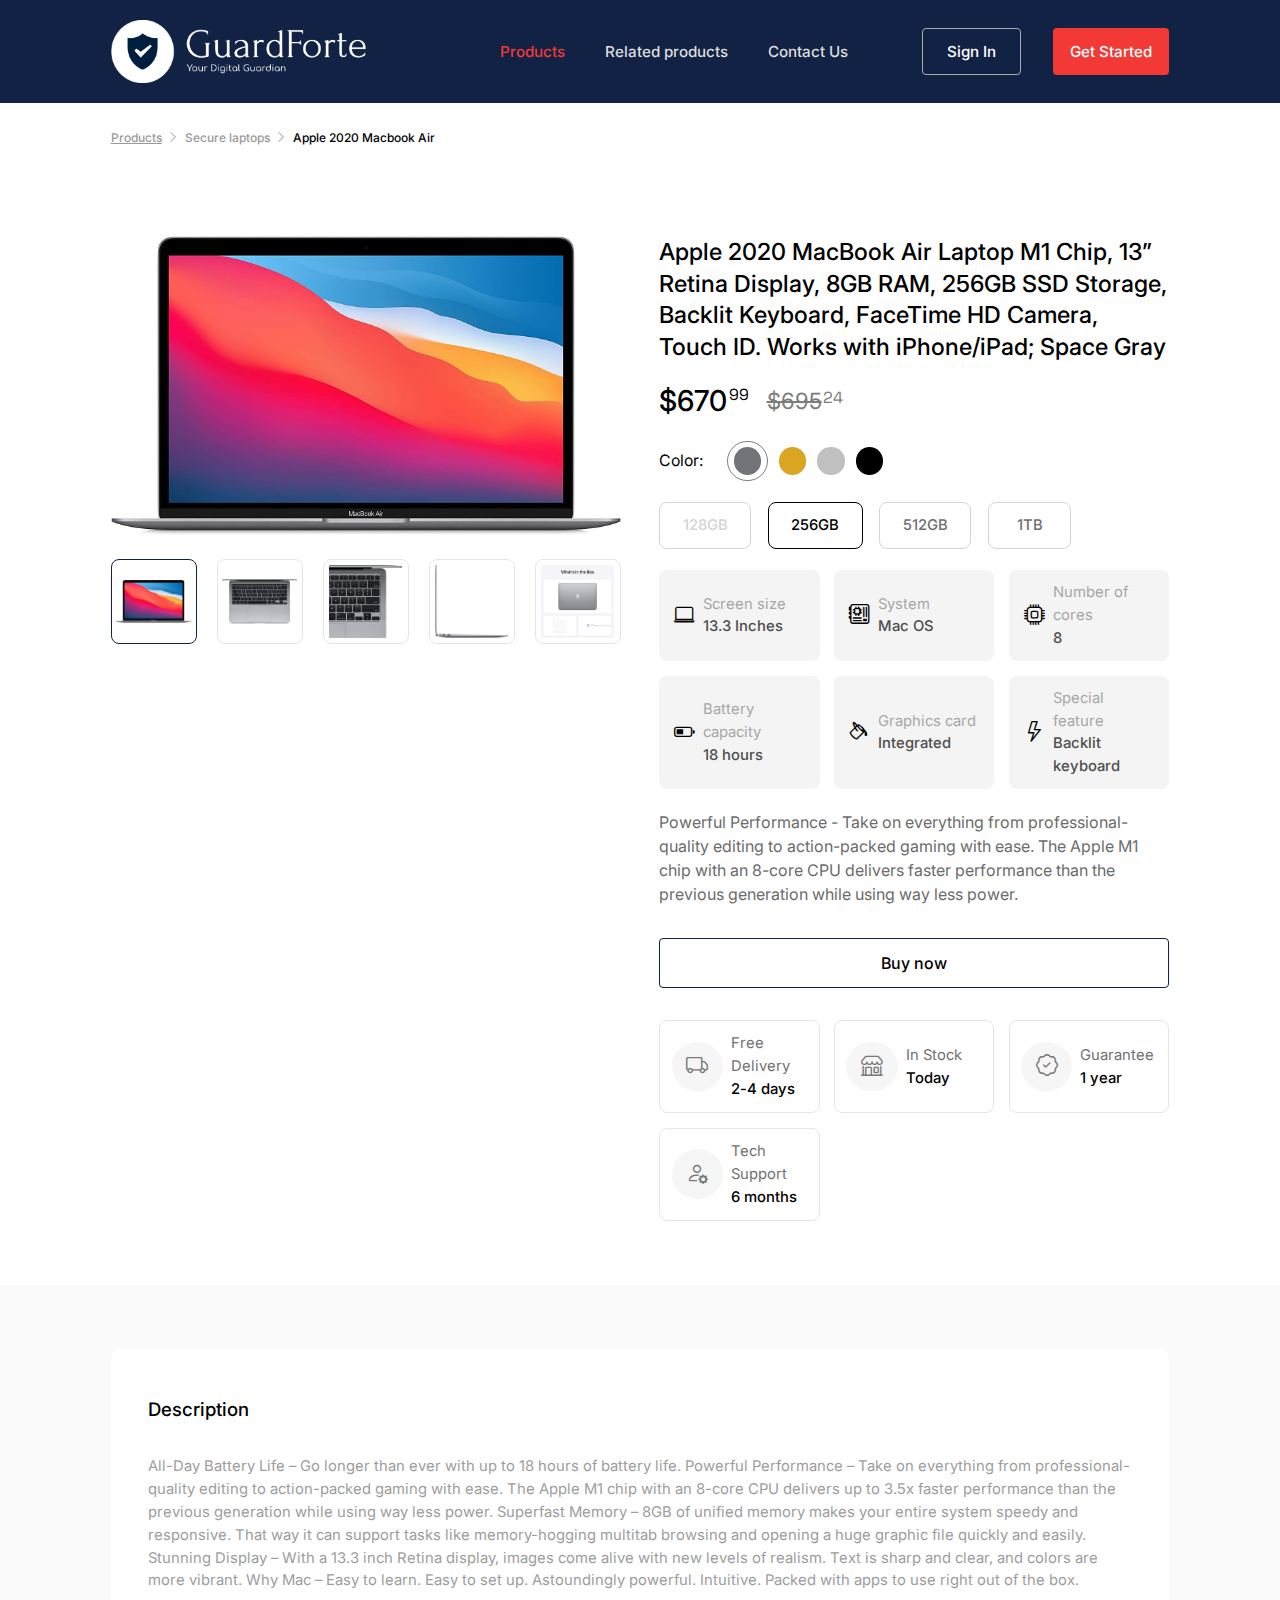
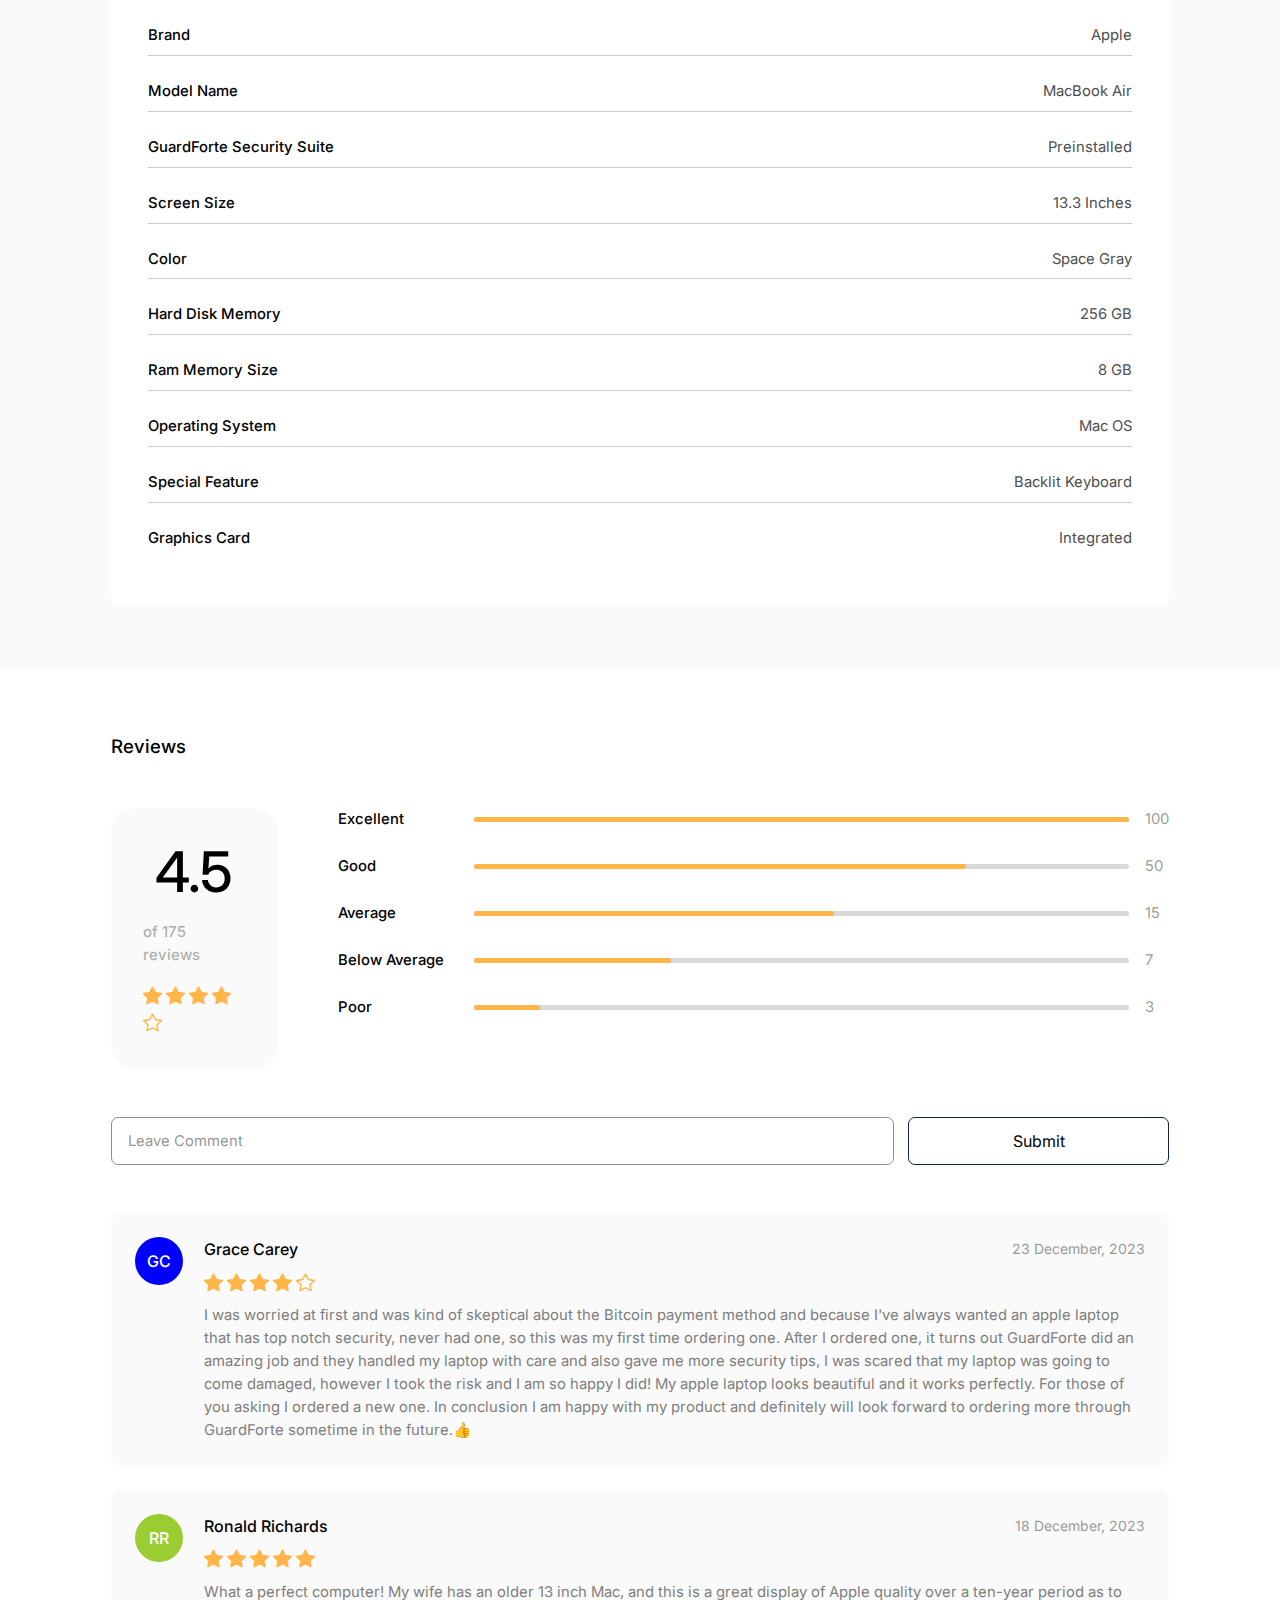
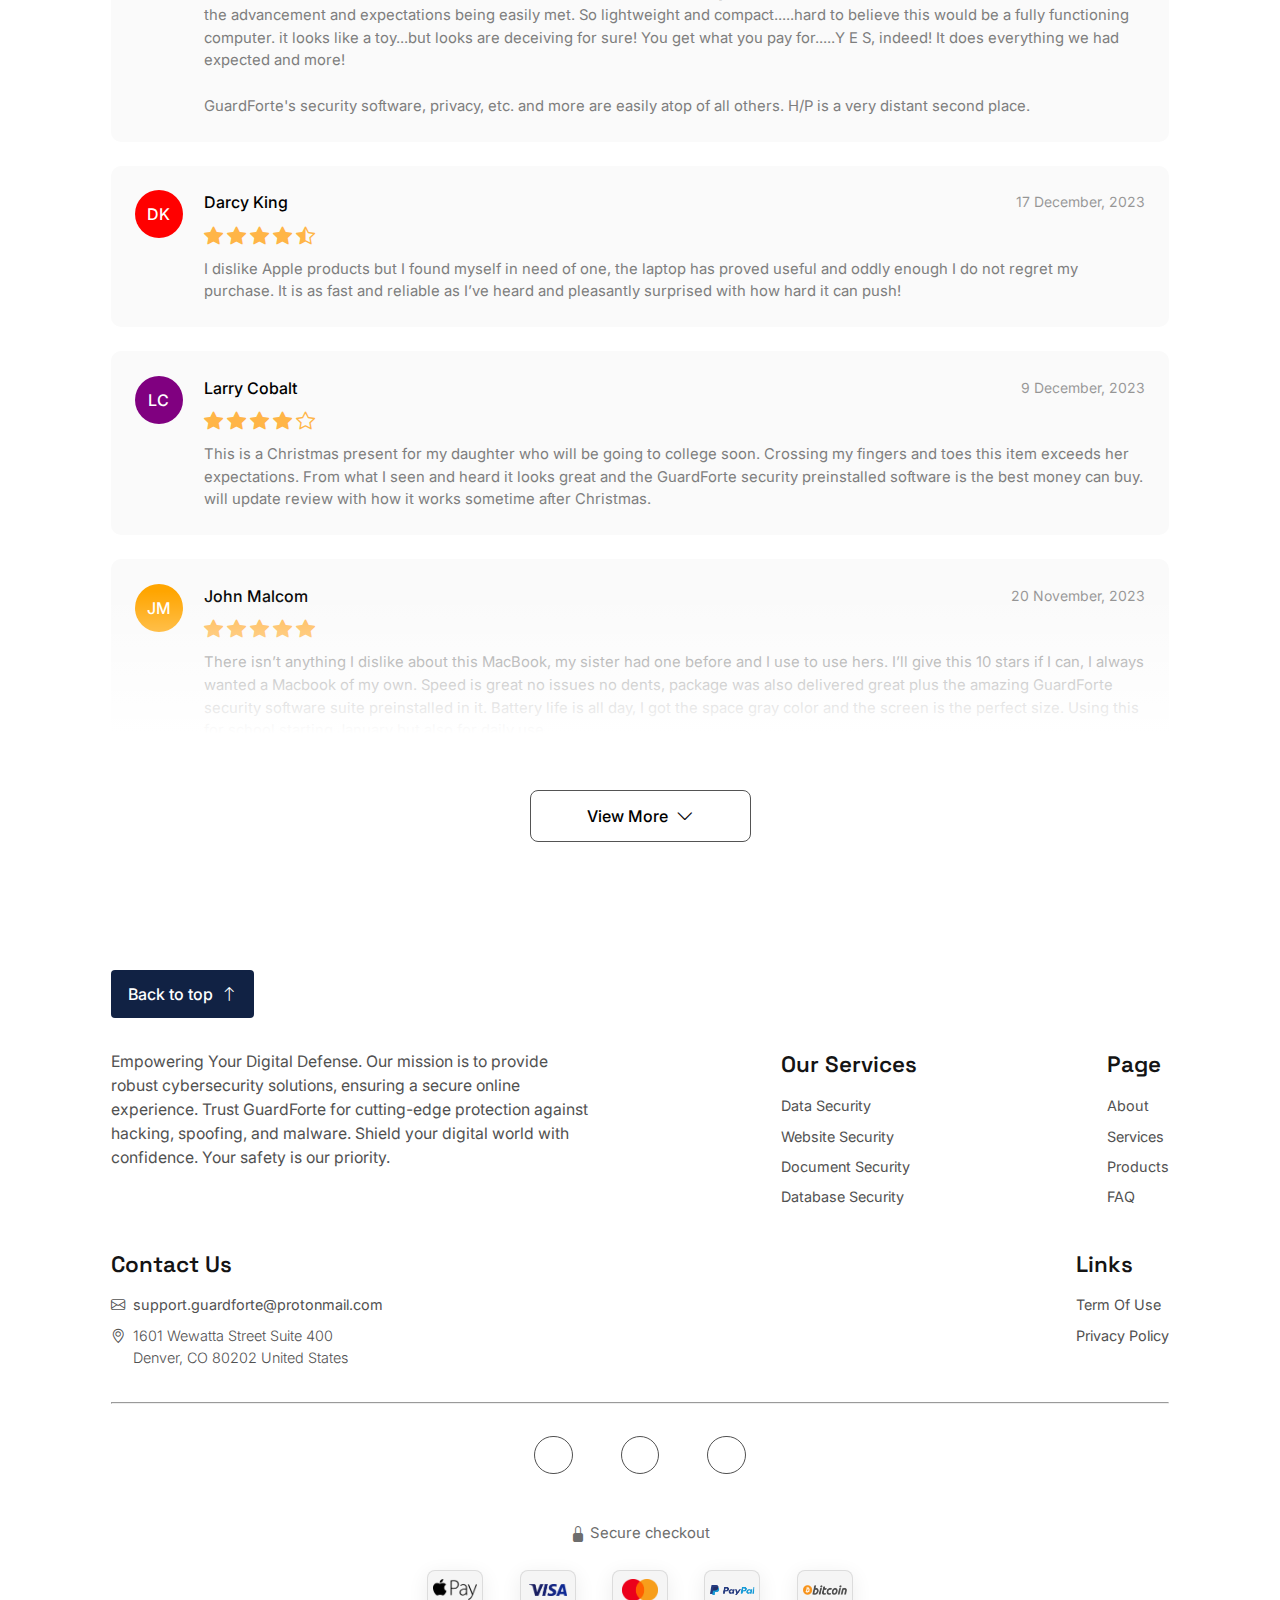
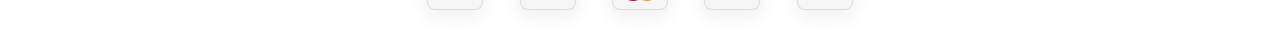
==== Apple-2020-MacBook-Air-Laptop-M1-Chip.html @ 1fbd956c "Add files via upload" ====
<!DOCTYPE html>
<html lang="en">
<head>
    <meta charset="UTF-8">
    <meta name="viewport" content="width=device-width, initial-scale=1.0">
    <link rel="stylesheet" href="https://cdn.jsdelivr.net/npm/swiper@11/swiper-bundle.min.css" />
    <!-- ICONS -->
    <link rel="stylesheet" href="https://cdn.jsdelivr.net/npm/bootstrap-icons@1.11.2/font/bootstrap-icons.min.css">

    <link rel="stylesheet" href="https://cdnjs.cloudflare.com/ajax/libs/font-awesome/6.5.1/css/all.min.css"
        integrity="sha512-DTOQO9RWCH3ppGqcWaEA1BIZOC6xxalwEsw9c2QQeAIftl+Vegovlnee1c9QX4TctnWMn13TZye+giMm8e2LwA=="
        crossorigin="anonymous" referrerpolicy="no-referrer" />
    <!-- ======== -->
    <link rel="shortcut icon" href="./public/favicon-32x32.png" type="image/x-icon">
    <link rel="stylesheet" href="index.css">
    <link rel="stylesheet" href="reset.css">
    <title>GuardForte</title>
    <script src="//code.jivosite.com/widget/H6jDqbCXBv" async></script>
</head>
<body>

    <header>
        <a href="index.html" class="header__logo">
            <img src="./public/logo.png" alt="website logo" class="logo">
        </a>
        <div class="nav__wrapper" id="navWrapper">
            <nav class="header__nav-menu">
                <a href="Products.html" class="header__link currentlyActive" id="headerLink">Products</a>
                <!-- <a href="Cart.html" class="header__link cart__wrapper" id="headerLink">
                    <i class="bi bi-cart3 cart__icon" title="cart"></i>
                    Cart
                    <div class="cart__num" id="cartNum">
                        0
                    </div>
                </a> -->
                <a href="#Related-Products" class="header__link" id="headerLink">Related products</a>
                <a href="#Contact-Us" class="header__link" id="headerLink">Contact Us</a>
            </nav>
            <div class="header__btn-wrapper">
                <a href="User-auth.html" class="user__auth">
                    Sign In
                </a>
                <a href="Products.html" class="header__btn">
                    Get Started
                </a>
            </div>
        </div>
        <div class="hamburger" id="hamburger">
            <div class="line1"></div>
            <div class="line2"></div>
            <div class="line3"></div>
        </div>
    </header>

    <main>
        <div class="top__intro-navigation-section">
            <a href="Products.html" class="top__intro-a">Products</a>
            <i class="bi bi-chevron-right top__intro-icon"></i>
            <p class="top__intro-p">Secure laptops</p>
            <i class="bi bi-chevron-right top__intro-icon"></i>
            <p class="current__page">Apple 2020 Macbook Air</p>
        </div>

        <section class="main__device-info-section">
            <div class="main__device-image-container">
                <img src="./Apple-2020-MacBook-Air-images/Apple-2020-MacBook-Air-image1.jpg" alt="" class="visible__image">
                <div class="main__device-wrapper">
                    <div class="device-image main__image">
                        <img src="./Apple-2020-MacBook-Air-images/Apple-2020-MacBook-Air-image1.jpg" alt="">
                    </div>

                    <div class="device-image">
                        <img src="./Apple-2020-MacBook-Air-images/Apple-2020-MacBook-Air-image2.jpg" alt="">
                    </div>

                    <div class="device-image">
                        <img src="./Apple-2020-MacBook-Air-images/Apple-2020-MacBook-Air-image3.jpg" alt="" class="resize">
                    </div>

                    <div class="device-image">
                        <img src="./Apple-2020-MacBook-Air-images/Apple-2020-MacBook-Air-image4.jpg" alt="" class="resize">
                    </div>

                    <div class="device-image">
                        <img src="./Apple-2020-MacBook-Air-images/Apple-2020-MacBook-Air-image6.jpg" alt="" class="resize">
                    </div>
                </div>
            </div>
            <div class="main__device-desc-wrapper">
                <p class="main__device-name">
                    Apple 2020 MacBook Air Laptop M1 Chip, 13” Retina Display, 8GB RAM, 256GB SSD Storage, Backlit Keyboard, FaceTime HD
                    Camera, Touch ID. Works with iPhone/iPad; Space Gray
                </p>
                <div class="main__device-price-wrapper">
                    <div class="main__device-current-wrapper">
                        <p class="main__device-current-price">$670</p>
                        <p class="cents">99</p>
                    </div>
                    <div class="main__device-old-wrapper">
                        <p class="main__device-old-price">$695</p>
                        <p class="cents cents2">24</p>
                    </div>
                </div>
                <div class="select__color-wrapper">
                    <p class="color__text">Color:</p>
                    <div class="colors">
                        <div class="color__bg">
                            <div class="space__gray"></div>
                        </div>
                        <div class="color__bg">
                            <div class="gold"></div>
                        </div>
                        <div class="color__bg">
                            <div class="silver"></div>
                        </div>
                        <div class="color__bg">
                            <div class="black"></div>
                        </div>
                    </div>
                </div>
                <div class="memory__wrapper">
                    <p>128GB</p>
                    <p>256GB</p>
                    <p>512GB</p>
                    <p>1TB</p>
                </div>
                <div class="device__detail-wrapper">
                    <div class="device__detail detail-1">
                        <i class="bi bi-laptop"></i>
                        <div class="device__detail-text">
                            <p>Screen size</p>
                            <p>13.3 Inches</p>
                        </div>
                    </div>
                    <div class="device__detail detail-2">
                        <i class="bi bi-motherboard"></i>
                        <div class="device__detail-text">
                            <p>System</p>
                            <p>Mac OS</p>
                        </div>
                    </div>
                    <div class="device__detail detail-3">
                        <i class="bi bi-cpu"></i>
                        <div class="device__detail-text">
                            <p>Number of cores</p>
                            <p>8</p>
                        </div>
                    </div>
                    <div class="device__detail detail-4">
                        <i class="bi bi-battery-half"></i>
                        <div class="device__detail-text">
                            <p>Battery capacity</p>
                            <p>18 hours</p>
                        </div>
                    </div>
                    <div class="device__detail detail-5">
                        <i class="bi bi-paint-bucket"></i>
                        <div class="device__detail-text">
                            <p>Graphics card</p>
                            <p>Integrated</p>
                        </div>
                    </div>
                    <div class="device__detail detail-6">
                        <i class="bi bi-lightning"></i>
                        <div class="device__detail-text">
                            <p>Special feature</p>
                            <p>Backlit keyboard</p>
                        </div>
                    </div>
                </div>
                <p class="device__detail-mini-desc">
                    Powerful Performance - Take on everything from professional-quality editing to action-packed gaming with ease. The Apple
                    M1 chip with an 8-core CPU delivers faster performance than the previous generation while using way less power.
                </p>
                <div class="main__device-btn-wrapper">
                    <!-- <button type="button" class="main__device-add-to-cart-btn">Add to cart</button> -->
                    <button type="button" class="main__device-buy-now-btn">Buy now</button>
                </div>
                <div class="main__device-info">
                    <div class="delivery__info">
                        <i class="bi bi-truck"></i>
                        <div>
                            <p>Free Delivery</p>
                            <p>2-4 days</p>
                        </div>
                    </div>
                    <div class="stock__info">
                        <i class="bi bi-shop"></i>
                        <div>
                            <p>In Stock</p>
                            <p>Today</p>
                        </div>
                    </div>
                    <div class="guarantee__info">
                        <i class="bi bi-patch-check"></i>
                        <div>
                            <p>Guarantee</p>
                            <p>1 year</p>
                        </div>
                    </div>
                    <div class="support__info">
                        <i class="bi bi-person-gear"></i>
                        <div>
                            <p>Tech Support</p>
                            <p>6 months</p>
                        </div>
                    </div>
                </div>
            </div>
        </section>

        <section class="main__device-details-section">
            <div class="main__device-details-wrapper">
                <p class="main__device-details-title">Description</p>
                <p class="main__device-details-description-content">
                    All-Day Battery Life – Go longer than ever with up to 18 hours of battery life.
                    Powerful Performance – Take on everything from professional-quality editing to action-packed gaming with ease. The Apple
                    M1 chip with an 8-core CPU delivers up to 3.5x faster performance than the previous generation while using way less
                    power.
                    Superfast Memory – 8GB of unified memory makes your entire system speedy and responsive. That way it can support tasks
                    like memory-hogging multitab browsing and opening a huge graphic file quickly and easily.
                    Stunning Display – With a 13.3 inch Retina display, images come alive with new levels of realism. Text is sharp and
                    clear, and colors are more vibrant.
                    Why Mac – Easy to learn. Easy to set up. Astoundingly powerful. Intuitive. Packed with apps to use right out of the box.
                </p>
                <div class="main__device-details-info-wrapper">
                    <div class="details__info details__info1">
                        <p>Brand</p>
                        <p>Apple</p>
                    </div>
                    <div class="details__info details__info2">
                        <p>Model Name</p>
                        <p>MacBook Air</p>
                    </div>
                    <div class="details__info details__info2-3">
                        <p>GuardForte Security Suite</p>
                        <p>Preinstalled</p>
                    </div>
                    <div class="details__info details__info3">
                        <p>Screen Size</p>
                        <p>13.3 Inches</p>
                    </div>
                    <div class="details__info details__info4">
                        <p>Color</p>
                        <p>Space Gray</p>
                    </div>
                    <div class="details__info details__info5">
                        <p>Hard Disk Memory</p>
                        <p>256 GB</p>
                    </div>
                    <div class="details__info details__info6">
                        <p>Ram Memory Size</p>
                        <p>8 GB</p>
                    </div>
                    <div class="details__info details__info7">
                        <p>Operating System</p>
                        <p>Mac OS</p>
                    </div>
                    <div class="details__info details__info8">
                        <p>Special Feature</p>
                        <p>Backlit Keyboard</p>
                    </div>
                    <div class="details__info details__info9">
                        <p>Graphics Card</p>
                        <p>Integrated</p>
                    </div>
                </div>
                <!-- <div class="view__more-wrapper">
                    <p>View More</p>
                    <i class="bi bi-chevron-down"></i>
                </div> -->
            </div>
        </section>

        <section class="main__device-reviews-section">
            <div class="main__device-reviews-top-wrapper">
                <p class="main__device-reviews-top-wrapper-title">Reviews</p>
                <div class="main__device-reviews-top-overall-rating-wrapper">
                    <div class="main__device-overall-rating-box">
                        <div class="main__device-overall-text-wrapper">
                            <p>4.5</p>
                            <p>of 175 reviews</p>
                        </div>
                        <div class="main__device-overall-stars-wrapper">
                            <i class="bi bi-star-fill"></i>
                            <i class="bi bi-star-fill"></i>
                            <i class="bi bi-star-fill"></i>
                            <i class="bi bi-star-fill"></i>
                            <i class="bi bi-star"></i>
                        </div>
                    </div>
                    <div class="main__device-overall-levels-container">
                        <div class="main__device-overall-levels-wrapper">
                            <p>Excellent</p>
                            <div class="levels__wrapper">
                                <div class="levels__child-first"></div>
                            </div>
                            <p>100</p>
                        </div>
                        <div class="main__device-overall-levels-wrapper">
                            <p>Good</p>
                            <div class="levels__wrapper">
                                <div class="levels__child-second"></div>
                            </div>
                            <p>50</p>
                        </div>
                        <div class="main__device-overall-levels-wrapper">
                            <p>Average</p>
                            <div class="levels__wrapper">
                                <div class="levels__child-third"></div>
                            </div>
                            <p>15</p>
                        </div>
                        <div class="main__device-overall-levels-wrapper">
                            <p>Below Average</p>
                            <div class="levels__wrapper">
                                <div class="levels__child-fourth"></div>
                            </div>
                            <p>7</p>
                        </div>
                        <div class="main__device-overall-levels-wrapper">
                            <p>Poor</p>
                            <div class="levels__wrapper">
                                <div class="levels__child-fifth"></div>
                            </div>
                            <p>3</p>
                        </div>
                    </div>
                </div>
                <div class="comment__container">
                    <div class="comment__wrapper">
                        <input type="text" class="comment__wrapper-input" placeholder="Leave Comment">
                        <button type="button" class="comment__wrapper-btn">Submit</button>
                    </div>
                    <div class="submitted__comment-message">
                        <i class="bi bi-check-circle-fill"></i>
                        <p>Your comment was submitted!</p>
                    </div>
                </div>
            </div>

            <div class="main__device-reviews-bottom-wrapper">
                <div class="main__device-reviews-bottom-card bottom__card1">
                    <div class="main__device-reviews-bottom-card-profile-image profile__image1">
                        <p>GC</p>
                    </div>
                    <div class="main__device-reviews-bottom-card-profile">
                        <div class="main__device-reviews-bottom-card-profile-info">
                            <p>Grace Carey</p>
                            <p>23 December, 2023</p>
                        </div>
                        <div class="main__device-overall-stars-wrapper">
                            <i class="bi bi-star-fill"></i>
                            <i class="bi bi-star-fill"></i>
                            <i class="bi bi-star-fill"></i>
                            <i class="bi bi-star-fill"></i>
                            <i class="bi bi-star"></i>
                        </div>
                        <p class="main__device-reviews-bottom-card-text">
                            I was worried at first and was kind of skeptical about the Bitcoin payment method and because I've always wanted an apple laptop that has top notch security, never had one, so this was my
                            first time ordering one. After I ordered one, it turns out GuardForte did an amazing job and they handled my laptop with
                            care and also gave me more security tips, I was scared that my laptop was going to come damaged, however I took the risk
                            and I am so happy I did! My apple laptop looks beautiful and it works perfectly. For those of you asking I ordered a new
                            one. In conclusion I am happy
                            with my product and definitely will look forward to ordering more through GuardForte sometime in the future.👍
                        </p>
                    </div>
                </div>

                <div class="main__device-reviews-bottom-card bottom__card2">
                    <div class="main__device-reviews-bottom-card-profile-image profile__image2">
                        <p>RR</p>
                    </div>
                    <div class="main__device-reviews-bottom-card-profile">
                        <div class="main__device-reviews-bottom-card-profile-info">
                            <p>Ronald Richards</p>
                            <p>18 December, 2023</p>
                        </div>
                        <div class="main__device-overall-stars-wrapper">
                            <i class="bi bi-star-fill"></i>
                            <i class="bi bi-star-fill"></i>
                            <i class="bi bi-star-fill"></i>
                            <i class="bi bi-star-fill"></i>
                            <i class="bi bi-star-fill"></i>
                        </div>
                        <p class="main__device-reviews-bottom-card-text">
                            What a perfect computer! My wife has an older 13 inch Mac, and this is a great display of Apple quality over a ten-year
                            period as to the advancement and expectations being easily met. So lightweight and compact.....hard to believe this
                            would be a fully functioning computer. it looks like a toy...but looks are deceiving for sure!
                            You get what you pay for.....Y E S, indeed!
                            It does everything we had expected and more!
                            <br>
                            <br>
                            GuardForte's security software, privacy, etc. and more are easily atop of all others. H/P is a very distant second place.
                        </p>
                    </div>
                </div>

                <div class="main__device-reviews-bottom-card bottom__card3">
                    <div class="main__device-reviews-bottom-card-profile-image profile__image3">
                        <p>DK</p>
                    </div>
                    <div class="main__device-reviews-bottom-card-profile">
                        <div class="main__device-reviews-bottom-card-profile-info">
                            <p>Darcy King</p>
                            <p>17 December, 2023</p>
                        </div>
                        <div class="main__device-overall-stars-wrapper">
                            <i class="bi bi-star-fill"></i>
                            <i class="bi bi-star-fill"></i>
                            <i class="bi bi-star-fill"></i>
                            <i class="bi bi-star-fill"></i>
                            <i class="bi bi-star-half"></i>
                        </div>
                        <p class="main__device-reviews-bottom-card-text">
                            I dislike Apple products but I found myself in need of one, the laptop has proved useful and oddly enough I do not
                            regret my purchase. It is as fast and reliable as I’ve heard and pleasantly surprised with how hard it can push!
                        </p>
                    </div>
                </div>

                <div class="main__device-reviews-bottom-card bottom__card4">
                    <div class="main__device-reviews-bottom-card-profile-image profile__image4">
                        <p>LC</p>
                    </div>
                    <div class="main__device-reviews-bottom-card-profile">
                        <div class="main__device-reviews-bottom-card-profile-info">
                            <p>Larry Cobalt</p>
                            <p>9 December, 2023</p>
                        </div>
                        <div class="main__device-overall-stars-wrapper">
                            <i class="bi bi-star-fill"></i>
                            <i class="bi bi-star-fill"></i>
                            <i class="bi bi-star-fill"></i>
                            <i class="bi bi-star-fill"></i>
                            <i class="bi bi-star"></i>
                        </div>
                        <p class="main__device-reviews-bottom-card-text">
                            This is a Christmas present for my daughter who will be going to college soon. Crossing my fingers and toes this item
                            exceeds her expectations. From what I seen and heard it looks great and the GuardForte security preinstalled software is the best money can buy. will update review with how it works sometime after Christmas.
                        </p>
                    </div>
                </div>

                <div class="main__device-reviews-bottom-card bottom__card5">
                    <div class="fade__overlay"></div>
                    <div class="main__device-reviews-bottom-card-profile-image profile__image5">
                        <p>JM</p>
                    </div>
                    <div class="main__device-reviews-bottom-card-profile">
                        <div class="main__device-reviews-bottom-card-profile-info">
                            <p>John Malcom</p>
                            <p>20 November, 2023</p>
                        </div>
                        <div class="main__device-overall-stars-wrapper">
                            <i class="bi bi-star-fill"></i>
                            <i class="bi bi-star-fill"></i>
                            <i class="bi bi-star-fill"></i>
                            <i class="bi bi-star-fill"></i>
                            <i class="bi bi-star-fill"></i>
                        </div>
                        <p class="main__device-reviews-bottom-card-text">
                            There isn’t anything I dislike about this MacBook, my sister had one before and I use to use hers. I’ll give this 10
                            stars if I can, I always wanted a Macbook of my own. Speed is great no issues no dents, package was also delivered great plus the amazing GuardForte security software suite preinstalled in it.
                            Battery life is all day, I got the space gray color and the screen is the perfect size. Using this for school starting January but also for daily use.
                        </p>
                    </div>
                </div>
                <div class="view__more-wrapper" id="startButton">
                    <p>View More</p>
                    <i class="bi bi-chevron-down"></i>
                </div>
                <div id="loader" class="loader"></div>
                <p class="error__occurred">Network error, please try again</p>
            </div>
        </section>
    </main>

    <footer>
        <button type="button" class="backToTop">
            Back to top
            <i class="bi bi-arrow-up"></i>
        </button>
        <div class="footer__items-container">
            <div class="footer__item1">
                <!-- <img src="./public/logo.png" alt="" class="footer__logo"> -->
                <div class="footer__item-text">
                    Empowering Your Digital Defense. Our mission is to provide robust cybersecurity solutions, ensuring a secure online
                    experience. Trust GuardForte for cutting-edge protection against hacking, spoofing, and malware. Shield your digital
                    world with confidence. Your safety is our priority.
                </div>
            </div>
            <div class="footer__item item2">
                <p class="footer__item-title">Our Services</p>
                <a href="index.html" class="footer__item-link">Data Security</a>
                <a href="index.html" class="footer__item-link">Website Security</a>
                <a href="index.html" class="footer__item-link">Document Security</a>
                <a href="index.html" class="footer__item-link">Database Security</a>
            </div>
            <div class="footer__item">
                <p class="footer__item-title">Page</p>
                <a href="index.html" class="footer__item-link">About</a>
                <a href="index.html" class="footer__item-link">Services</a>
                <a href="Products.html" class="footer__item-link">Products</a>
                <a href="#FAQ" class="footer__item-link">FAQ</a>
            </div>
            <div class="footer__item" id="Contact-Us">
                <p class="footer__item-title">Contact Us</p>
                <!-- <a href="" class="footer__item-link footer__item-phone">
                    <i class="bi bi-telephone"></i>
                    +1 (308) 434-0871
                </a> -->
                <a href="mailto:support.guardforte@protonmail.com" class="footer__item-link footer__item-email">
                    <i class="bi bi-envelope"></i>
                    support.guardforte@protonmail.com
                </a>
                <div class="footer__item-address">
                    <i class="bi bi-geo-alt"></i>
                    <p>1601 Wewatta Street Suite 400 Denver, CO 80202 United States</p>
                </div>
            </div>
            <div class="footer__item">
                <p class="footer__item-title">Links</p>
                <a href="" class="footer__item-link">Term Of Use</a>
                <a href="" class="footer__item-link">Privacy Policy</a>
            </div>
        </div>
        <hr>
        <div class="social__links">
            <a href="https://facebook.com/GuardForte" class="facebook">
                <i class="fa-brands fa-facebook-f facebook__icon"></i>
            </a>
            <a href="https://twitter.com/GuardForte" class="twitter">
                <i class="fa-brands fa-twitter twitter__icon"></i>
            </a>
            <a href="https://instagram.com/GuardForte" class="instagram">
                <i class="fa-brands fa-instagram instagram__icon"></i>
            </a>
        </div>
        <div class="secure__checkout">
            <div class="checkout__text-wrapper">
                <i class="bi bi-lock-fill"></i>
                <p class="checkout__text">Secure checkout</p>
            </div>
            <div class="logos__container">
                <!-- <img src="./public/secure-payment-logo.png" alt="" class="secure__payment-logo"> -->
                <!-- <img src="./public/google-pay-logo.png" alt="" class="google-pay__logo"> -->
                <img src="./public/apple-pay-logo.png" alt="" class="apple-pay__logo">
                <img src="./public/visa-logo.png" alt="" class="visa__logo" title="Visa">
                <img src="./public/mastercard-logo.png" alt="" class="mastercard__logo" title="Mastercard">
                <img src="./public/paypal-logo.png" alt="" class="paypal__logo" title="PayPal">
                <img src="./public/bitcoin-logo.png" alt="" class="bitcoin__logo" title="Bitcoin">
            </div>
        </div>
    </footer>


    <script src="main.js"></script>
    <script src="apple-2020-mackbook.js"></script>
</body>
</html>
---- index.css ----
@import url('https://fonts.googleapis.com/css2?family=Inter:wght@400;500&family=Space+Grotesk:wght@400;500;600&display=swap');

:root {
    /* FONTS */

    --ff-heading:'Space Grotesk', sans-serif; 
    --ff-body: 'Inter', sans-serif;

    /* COLORS */

    --header-nav-color: #acacac;
    --header-bg: #124;
    --btn-color: #F23935;

    /* SPACING */

    --general-padding-all: clamp(1rem, 0.8944rem + 0.4507vw, 1.3rem)
                            clamp(0.8rem, -1.7352rem + 10.8169vw, 8rem);
    --general-padding-l-r: clamp(0.8rem, -1.7352rem + 10.8169vw, 8rem);


    --hero-heading-fs: clamp(2.5rem, 1.1796rem + 5.6338vw, 6.5rem);
}

body {
    min-height: 100vh;
    font-family: var(--ff-body);
}

header {
    background-color: var(--header-bg);
    display: flex;
    align-items: center;
    justify-content: space-between;
    padding: var(--general-padding-all);
    position: sticky;
    top: 0;
    z-index: 1000;
}

.logo {
    pointer-events: none;
    user-select: none;
    width: clamp(13rem, 11.7676rem + 5.2582vw, 16.5rem);
}

.nav__wrapper {
    display: flex;
    align-items: center;
}

.header__nav-menu {
    display: flex;
    justify-content: center;
    align-items: center;
    gap: 2.5rem;
    margin-left: clamp(2rem, -3.0000rem + 6.6667vw, 3rem);
    margin-right: clamp(2rem, -38.0000rem + 53.3333vw, 10rem);
}

.header__link {
    transition: color .4s ease;
}

.header__link.currentlyActive {
    color: var(--btn-color);
}

.header__link,
.header__btn {
    color: #DDD;
    font-size: .95rem;
    font-weight: 500;
}

.user__auth {
    color: white;
    font-size: .95rem;
    font-weight: 500;
}

.user__auth.currentlyActive {
    color: var(--btn-color);
}

.header__link:is(:hover, :active) {
    color: var(--btn-color);
}

.header__btn-wrapper {
    display: flex;
    align-items: center;
    gap: 2rem;
}

.user__auth {
    border: .09rem solid var(--header-nav-color);
    border-radius: .25rem;
    padding: .7rem 1.5rem;
    font-weight: 500;
    transition: all .4s ease;
}

.user__auth:is(:hover, :active) {
    border: .09rem solid white;
    transform: scale(1.05);
}

.header__btn {
    background-color: var(--btn-color);
    border-radius: .25rem;
    border: .09rem solid transparent;
    color: white;
    font-weight: 500;
    padding: .7rem 1rem;
    transition: all .4s ease;
}

.header__btn:is(:hover, :active) {
    background-color: transparent;
    border: .09rem solid white;
    transform: scale(1.05);
}

.hamburger {
    cursor: pointer;
    display: none;
    transition: .5s ease;
}

.hamburger div {
    background-color: rgb(225, 225, 225);
    width: 1.3rem;
    height: .15rem;
    margin: .3rem 0;
}

@media (max-width: 75em) {
    .nav__wrapper {
        background-color: white;
        box-shadow: 0 3px 23px 3px rgba(0 0 0 /.1);
        padding-top: 1.8rem;
        position: fixed;
        flex-direction: column;
        top: 5.2rem;
        left: 50%;
        transform: translateX(100%);
        width: 100%;
        height: 27rem;
        transition: all .4s ease;
    }

    .header__nav-menu {
        flex-direction: column;
        gap: 1.5rem;
        margin-bottom: 2.7rem;
    }

    .header__link {
        color: #828282;
        font-family: Inter;
        font-size: .95rem;
        font-weight: 500;
        font-size: 1rem;
    }

    .user__auth {
        color: black;
        font-size: 1rem;
        padding: .7rem 3.3rem;
    }

    .user__auth:is(:hover, :active) {
        border: .1rem solid black;
        color: black;
    }

    .header__btn {
        font-size: 1rem;
        padding: .7rem 2rem;
    }

    .header__btn:is(:hover, :active) {
        background-color: transparent;
        border: .1rem solid black;
        color: black;
    }

    .header__btn-wrapper {
        flex-direction: column;
        gap: 1.3rem;
    }

    .hamburger {
        display: block;
    }
}

.nav-show {
    transform: translateX(-50%);
}

.hamburger.rotate .line1 {
    transform: rotate(45deg) translate(4px, 6px);
}

.hamburger.rotate .line2 {
    opacity: 0;
}

.hamburger.rotate .line3 {
    transform: rotate(-45deg) translate(4px, -7px);
}





/* HERO SECTION */

.hero__section {
    display: flex;
    justify-content: space-between;
    flex-wrap: wrap;
    gap: 1rem;
    background-color: #124;
    padding: clamp(0.86rem, -9.5300rem + 13.8533vw, 2.938rem)
             var(--general-padding-l-r);
    position: relative;
    overflow: hidden;
}


.hero__section::before {
    content: '';
    position: absolute;
    bottom: 0;
    left: 0;
    width: 100%;
    height: clamp(2.813rem, -0.1578rem + 12.6753vw, 11.5rem);
    background: linear-gradient(to left bottom, transparent 49.5%, #fff 50%, #fff 50.5%);
}

.hero__text-wrapper {
    display: flex;
    flex-direction: column;
    gap: 1.4rem;
    /* width: clamp(23rem, 17.4542rem + 23.6620vw, 38.75rem); */
}

.cyber__wrapper {
    display: flex;
    flex-direction: column;
}

.cyber__text {
    color: #EFEFEF;
    font-size: var(--hero-heading-fs);
    font-family: var(--ff-heading);
    font-weight: 500;
    white-space: nowrap;
}

.defender {
    display: flex;
    gap: .65rem;
}

.underscore {
    align-self: flex-end;
    background-color: #FFC947;
    width: clamp(2.188rem, 0.9556rem + 5.2582vw, 5.688rem);
    height: clamp(0.3rem, 0.2296rem + 0.3005vw, 0.5rem);
}

.defender p {
    color: #FFC947;
    font-size: var(--hero-heading-fs);
    font-family: var(--ff-heading);
    font-weight: 500;
}

.intro__wrapper {
    display: flex;
    flex-direction: column;
    gap: .5rem;
}

.intro__heading {
    color: white;
    font-size: clamp(1.2rem, 1.1296rem + 0.3005vw, 1.4rem);
    font-weight: 500;
}

.intro__content {
    color: #c3c3c3;
    font-size: clamp(0.97rem, 0.9630rem + 0.0300vw, 0.99rem);
    font-style: normal;
    max-width: 37rem;
}

.featured__products-list {
    display: flex;
    flex-direction: column;
    gap: .5rem;
}

.featured {
    color: white;
    font-weight: 500;
    font-size: clamp(1rem, 0.9648rem + 0.1502vw, 1.1rem);
}

.product__list li {
    color: #c3c3c3;
    font-size: clamp(0.95rem, 0.9394rem + 0.0451vw, 0.98rem);
    font-weight: 500;
}

.hero__btn {
    background-color: var(--btn-color);
    border-radius: .25rem;
    border: .09rem solid transparent;
    color: white;
    font-weight: 500;
    font-size: 1rem;
    padding: .7rem 1rem;
    text-align: center;
    transition: all .4s ease;
    width: 10rem;
}

.hero__btn:is(:hover, :active) {
    background-color: transparent;
    border: .09rem solid var(--header-nav-color);
    transform: scale(1.05);
}

.compatible__wrapper {
    display: flex;
    align-items: center;
    gap: .9rem;
    /* margin: 0 0 1.5rem 0; */
}

.compatible__wrapper p  {
    color: #D6D6D6;
    font-size: clamp(0.95rem, 0.9394rem + 0.0451vw, 0.98rem);
}

.icons {
    display: flex;
    gap: .6rem;
}

.icons i {
    color: white;
    font-size: clamp(0.95rem, 0.9324rem + 0.0751vw, 1rem);
}

.hero__image {
    justify-self: flex-end;
    width: clamp(9.033rem, 2.2003rem + 29.1531vw, 28.438rem);
    padding-bottom: 2.5rem;
}


@media (max-width: 74.625em) {
    .hero__text-wrapper {
        align-items: center;
        margin: auto;
    }

    .cyber__wrapper {
        align-items: center;
    }

    .intro__wrapper {
        align-items: center;
        text-align: center;
    }

    .hero__image {
        margin: auto;
    }
}





/* TRUSTED COMP SECTION */

.trusted__comp-section {
    padding: 4rem var(--general-padding-l-r);
    position: relative;
    overflow: hidden;
    display: flex;
    flex-direction: column;
    /* gap: .5rem; */
}

.trusted__comp-section p {
    color: #1E1E1E;
    font-size: clamp(1rem, 0.9120rem + 0.3756vw, 1.5rem);
    /* font-size: 1.5rem; */
    text-align: center;
    margin-bottom: clamp(1.15rem, -3.1000rem + 5.6667vw, 2rem);
}

.swiper-wrapper {
    display: flex;
    align-items: center;
}

.swiper-slide img {
    margin: .3rem 0 .3rem 0;
    width: 10rem;
    height: 3rem;
    object-fit: contain;
    pointer-events: all;
}



/* FRAME 21 */

.frame21__section {
    border: 1px solid #FFF;
    background: #FFF;
    box-shadow: 18px 12px 11px 0px rgba(0, 0, 0, 0.02);
    display: flex;
    flex-wrap: wrap;
    justify-content: space-between;
    align-items: center;
    gap: 3rem;
    padding: 6rem var(--general-padding-l-r);
}

.frame21__image {
    width: clamp(17.792rem, -35.4380rem + 70.9733vw, 28.438rem);
}

.frame21__section-text-wrapper {
    display: flex;
    flex-direction: column;
    gap: clamp(2.98rem, -0.5700rem + 4.7333vw, 3.69rem);
    max-width: 40.3125rem;
}

.frame21__text-heading {
    color: #1E1E1E;
    font-family: var(--ff-heading);
    font-size: clamp(2.018rem, -0.3920rem + 3.2133vw, 2.5rem);
    font-weight: 500;
}

.frame21__text {
    display: flex;
    flex-direction: column;
    gap: .4rem;
}

.frame21__text-subheading {
    font-size: clamp(1.2rem, 0.7000rem + 0.6667vw, 1.3rem);
    font-weight: 500;
}

.frame21__text-content {
    color: #7C7C7C;
    font-size: clamp(0.97rem, 0.9630rem + 0.0300vw, 0.99rem);
}

.frame21__rating-scanned {
    display: flex;
    gap: clamp(3.83rem, -0.7700rem + 6.1333vw, 4.75rem);
}

.frame21__rating,
.scanned__devices {
    display: flex;
    flex-direction: column;
    gap: .2rem;
}

.rating__num,
.num {
    color: #EA5F5C;
    font-family: var(--ff-heading);
    font-size: clamp(2.018rem, -0.3920rem + 3.2133vw, 2.5rem);
    font-weight: 500;
}

.stars {
    display: flex;
    gap: .3rem;
    margin-bottom: .4rem;
}

.stars i {
    color: #ffa200;
}

.rating__text {
    color: #515151;
    font-size: clamp(0.807rem, 0.0920rem + 0.9533vw, 0.95rem);
    font-weight: 500;
}

.scanned__devices {
    color: #515151;
    font-size: clamp(0.807rem, 0.0920rem + 0.9533vw, 0.95rem);
    font-weight: 500;
}

@media (max-width: 73.563em) {
    .frame21__image {
        margin: auto;
    }
    .frame21__section-text-wrapper {
        order: -1;
        align-items: center;
        text-align: center;
        margin: auto;
    }
}





/* FRAME33 */
.frame33__section {
    display: flex;
    flex-direction: column;
    gap: clamp(2rem, 1.7577rem + 1.0336vw, 2.688rem);
    padding: 4rem var(--general-padding-l-r);
}

.frame33__text-wrapper{
    display: flex;
    flex-direction: column;
    gap: clamp(1.11rem, -1.1400rem + 3.0000vw, 1.56rem);
}

.frame33__heading {
    color: #1E1E1E;
    text-align: center;
    font-family: var(--ff-heading);
    font-size: clamp(1.591rem, -1.7040rem + 4.3933vw, 2.5rem);
    font-weight: 700;
    max-width: 30rem;
    margin: auto;
}

.frame33__desc {
    color: #7C7C7C;
    /* font-size: clamp(0.95rem, 0.9394rem + 0.0451vw, 0.98rem); */
    font-size: clamp(0.97rem, 0.9630rem + 0.0300vw, 0.99rem);
    text-align: center;
    max-width: 56rem;
    margin: auto;
}

.frame33__section-cards {
    display: grid;
    grid-template-columns: repeat(auto-fit, minmax(21rem, 1fr));
    gap: clamp(1.2rem, 1.1225rem + 0.3305vw, 1.42rem);
}

.card {
    border-radius: 0.5rem;
    background: #FFF;
    box-shadow: 0 5px 20px 1px rgba(0, 0, 0, .07);
    display: flex;
    flex-direction: column;
    gap: clamp(0.6rem, 0.5690rem + 0.1322vw, 0.688rem);
    padding: clamp(0.983rem, 0.9330rem + 0.2133vw, 1.125rem) 
            clamp(1.3rem, 1.2296rem + 0.3005vw, 1.5rem)
            clamp(0.983rem, 0.9330rem + 0.2133vw, 1.125rem) 
            clamp(0.983rem, 0.9330rem + 0.2133vw, 1.125rem);
}

.card i {
    font-size: clamp(2.5rem, 2.2183rem + 1.2019vw, 3.3rem);
}

.card__icon1 {
    color: #FFCC00;
}

.card__icon2 {
    color: #EB6B69;
}

.card__icon3 {
    color: #4C4AB9;
}

.card__icon4 {
    color: #46B17E;
}

.card__icon5 {
    color: #3A65D2;
}

.card__icon6 {
    color: #E49C2F;
}



.frame33__card-heading {
    color: #1E1E1E;
    font-family: var(--ff-heading);
    font-size: clamp(1.092rem, 1.0364rem + 0.2374vw, 1.5rem);
    font-weight: 700;
}

.frame33__card-content {
    color: #7C7C7C;
    font-size: clamp(0.97rem, 0.9630rem + 0.0300vw, 0.99rem);
}




/* FRAME34 SECTION */

.frame34__section {
    display: flex;
    align-items: center;
    justify-content: space-between;
    flex-wrap: wrap;
    gap: 1rem;
    padding: 4rem var(--general-padding-l-r);
}

.frame34__text-wrapper {
    display: flex;
    flex-direction: column;
    gap: clamp(1rem, 0.8239rem + 0.7512vw, 1.5rem);
}

.frame34__title {
    color: #1E1E1E;
    font-family: var(--ff-heading);
    font-size: clamp(1.591rem, -1.7040rem + 4.3933vw, 2.5rem);
    font-weight: 700;
    max-width: 30rem;
}

.frame34__content {
    color: #7C7C7C;
    font-size: clamp(0.97rem, 0.9630rem + 0.0300vw, 0.99rem);
    max-width: 44rem;
    margin-bottom: .5rem;
}

.frame34__btn {
    background-color: var(--btn-color);
    border-radius: .25rem;
    border: .09rem solid transparent;
    color: white;
    cursor: pointer;
    font-weight: 500;
    padding: .7rem 1rem;
    transition: all .4s ease;
    text-align: center;
    width: max-content;
}

.frame34__btn:is(:hover, :active) {
    /* background-color: transparent; */
    /* border: .09rem solid var(--header-bg); */
    /* color: var(--header-bg); */
    transform: scale(1.05);
}

.frame34__image {
    width: clamp(16.638rem, 14.2218rem + 10.3091vw, 23.5rem);
}

@media (max-width: 81.938em) {
    .frame34__text-wrapper {
        align-items: center;
        margin: auto;
    }

    .frame34__title,
    .frame34__content {
        text-align: center;
    }

    .frame34__image {
        margin: 0 auto 1.5rem auto;
        order: -1;
    }
}


.scanDeviceMessageOverlay {
    background-color: rgba(0, 0, 0, .5);
    display: none;
    position: fixed;
    top: 0;
    left: 0;
    width: 100%;
    height: 100%;
}

.scan__device-modal {
    display: none;
    padding: 0 clamp(0.3rem, -8.3972rem + 37.1080vw, 25rem);
    margin-top: 9rem;
    position: fixed;
    z-index: 999;
    left: 0;
    top: 0;
    width: 100%;
    height: 100%;
    overflow: auto;
    animation: modalIn .4s ease;
}

.scan__device-modal-content {
    background-color: white;
    border-radius: .25rem;
    padding: 3rem clamp(1rem, 0.2958rem + 3.0047vw, 3rem) clamp(2rem, 0.9437rem + 4.5070vw, 5rem) clamp(1rem, 0.2958rem + 3.0047vw, 3rem);
    position: relative;
}

.scan__device-modal-content svg {
    margin: auto;
}

.scan-device-close {
    color: black;
    cursor: pointer;
    font-size: 1.5rem;
    position: absolute;
    top: .5rem;
    right: 1.5rem;
}

.scan__device-image {
    width: 13rem;
    /* width: clamp(15rem, 13.2394rem + 7.5117vw, 20rem); */
    margin: auto;
}

.scan__device-subtitle {
    display: inline-block;
    margin-top: .5rem;
    font-weight: 500;
    font-size: 1.1rem;
    text-align: center;
}

.scan__device-subtitle li:first-child {
    margin-top: 1rem;
}

.scan__device-subtitle li {
    color: #646464;
    font-size: clamp(0.91rem, 0.9030rem + 0.0300vw, 0.93rem);
    font-weight: 400;
    list-style-position: inside;
    text-align: initial;
}

.scan__device-subtitle li::marker {
    color: red;
}

.scan__device-modal-content p:last-child {
    color: #646464;
    font-size: clamp(0.91rem, 0.9030rem + 0.0300vw, 0.93rem);
    margin-top: 1rem;
}

.scan__device-modal-content p:last-child > a {
    color: var(--btn-color);
    text-decoration: underline;
}

.frame34__text-wrapper div {
    display: flex;
    align-items: center;
    gap: 1.5rem;
}

.scan__device-loader {
    border: 5px solid #eaeaea;
    border-radius: 50%;
    border-top: 5px solid var(--header-bg);
    display: none;
    width: 27px;
    height: 27px;
    -webkit-animation: spin 1.5s linear infinite;
    animation: spin 1.5s linear infinite;
}

.scan__device-loader.showScanDeviceLoader {
    display: block;
}











/* TESTIMONIALS SECTION */

.testimonials__section {
    padding: 4rem var(--general-padding-l-r);
}

.testimonials__heading {
    color: #1E1E1E;
    font-family: var(--ff-heading);
    font-size: clamp(2.018rem, -0.3920rem + 3.2133vw, 2.5rem);
    font-weight: 500;
    text-align: center;
    margin-bottom: .5rem;
}

.testimonials__subheading {
    font-size: clamp(1.2rem, 0.7000rem + 0.6667vw, 1.3rem);
    font-weight: 500;
    text-align: center;
    margin-bottom: .5rem;
}

.testimonials__desc {
    color: #7C7C7C;
    font-size: clamp(0.97rem, 0.9630rem + 0.0300vw, 0.99rem);
    text-align: center;
    margin: 0 auto clamp(2.018rem, -0.3920rem + 3.2133vw, 2.5rem) auto;
    max-width: 40rem;
}

.testimonials__section {
    position: relative;
    overflow: hidden;
}

.testimonials__slider {
    background-image: linear-gradient(to right, rgb(249, 249, 249), rgb(245, 245, 245));
    /* box-shadow: 0 5px 20px 1px rgba(0, 0, 0, .07); */
    border: .07rem solid rgba(0 0 0 / .1);
    border-radius: .5rem;
    padding: 1.2rem;
    /* height: 20rem; */
}

.testimonials__text-wrapper {
    display: flex;
    flex-direction: column;
    gap: .7rem;
    margin-bottom: 1.1rem;
}

.top__quote,
.bottom__quote {
    font-size: 1.1rem;
}

.bottom__quote {
    align-self: flex-end;
    transform: rotateX(180deg);
}

.testimonial__text {
    color: #7C7C7C;
    font-size: clamp(0.97rem, 0.9630rem + 0.0300vw, 0.99rem);
}

.testimonial__author,
.testimonial__author-work {
    /* color: #7C7C7C; */
    color: #1E1E1E;
    font-size: clamp(0.97rem, 0.9630rem + 0.0300vw, 0.99rem);
    font-family: var(--ff-heading);
}






/* FAQ SECTION */

.faq__section {
    display: flex;
    flex-direction: column;
    gap: clamp(2rem, 1.2958rem + 3.0047vw, 4rem);
    padding: 4rem var(--general-padding-l-r);
}

.faq__heading {
    display: flex;
    justify-content: center;
    align-items: center;
    flex-direction: column;
    gap: clamp(1rem, 0.6479rem + 1.5023vw, 2rem);
}

.faq__title {
    color: #1E1E1E;
    font-family: var(--ff-heading);
    font-size: clamp(2.018rem, -0.3920rem + 3.2133vw, 2.5rem);
    font-weight: 500;
    text-align: center;
}

.faq__mini-title {
    color: #7C7C7C;
    font-size: clamp(0.97rem, 0.9630rem + 0.0300vw, 0.99rem);
    text-align: center;
    max-width: 58rem;
}

.faq__boxes-container {
    display: grid;
    grid-template-columns: repeat(auto-fit, minmax(19rem, 1fr));
    gap: 1.2rem;
}

.faq__boxes-container-accordion1,
.faq__boxes-container-accordion2 {
    display: flex;
    flex-direction: column;
    gap: 1.2rem;
}

.faq__box-accordion-item {
    /* box-shadow: 0 5px 20px 1px rgba(0, 0, 0, .07); */
    border: .08rem solid rgba(0 0 0 / .1);
    border-radius: .5rem;
    display: flex;
    flex-direction: column;
    max-width: 60rem;
    gap: clamp(0.9rem, 0.6887rem + 0.9014vw, 1.5rem);
    padding: clamp(1rem, 0.8239rem + 0.7512vw, 1.5rem);
    transition: all .3s ease;
}

/* .faq__box-accordion-item:hover {
    transform: scale(1.02);
} */

.faq__box-accordion-item-header {
    cursor: pointer;
    display: flex;
    justify-content: space-between;
    gap: 1rem;
}

.faq__box-accordion-item-header.active > .faq__header-icon {
    transform: rotate(45deg);
}

.faq__box-accordion-title {
    font-weight: 500;
    font-size: clamp(1rem, 0.9296rem + 0.3005vw, 1.2rem);
    font-family: var(--ff-heading);
    padding-top: .2rem;
}

.faq__header-icon {
    align-self: flex-start;
    font-size: clamp(1.6rem, 1.5296rem + 0.3005vw, 1.8rem);
    transition: transform .4s ease;
}

.faq__box-accordion-item-body {
    max-height: 0;
    overflow: hidden;
    transition: max-height .4s ease;
}

.faq__box-accordion-text {
    color: #7C7C7C;
    font-size: clamp(0.97rem, 0.9630rem + 0.0300vw, 0.99rem);
}




/* BLOG SECTION */

.blog__section {
    display: flex;
    flex-direction: column;
    gap: clamp(2.31rem, 2.0001rem + 1.3221vw, 3.19rem);
    padding: 4rem var(--general-padding-l-r);
}

.blog__section-heading {
    display: flex;
    flex-direction: column;
    gap: .7rem;
}

.blog__section-title {
    color: #1E1E1E;
    font-family: var(--ff-heading);
    font-size: clamp(2.018rem, -0.3920rem + 3.2133vw, 2.5rem);
    font-weight: 500;
    text-align: center;
}

.blog__section-desc {
    color: #7C7C7C;
    font-size: clamp(0.97rem, 0.9630rem + 0.0300vw, 0.99rem);
    text-align: center;
    max-width: 55rem;
    margin: auto;
}

.blog__section-content-wrapper {
    display: grid;
    grid-template-columns: repeat(auto-fit, minmax(18rem, 1fr));
    gap: clamp(2.67rem, 2.0468rem + 2.6592vw, 4.44rem);
}

.blog__content-image {
    margin-bottom: clamp(1.22rem, 1.1883rem + 0.1352vw, 1.31rem);
    width: 24rem;
    object-fit: cover;
}

.blog__content-info-title {
    color: #1E1E1E;
    font-family: var(--ff-heading);
    font-size: clamp(1.046rem, 1.0182rem + 0.1187vw, 1.125rem);
    font-weight: 700;
    margin-bottom: clamp(0.7rem, 0.6824rem + 0.0751vw, 0.75rem);
}

.blog__content-info-desc {
    color: #7C7C7C;
    font-size: clamp(0.97rem, 0.9630rem + 0.0300vw, 0.99rem);
    margin-bottom: clamp(0.7rem, 0.6824rem + 0.0751vw, 0.75rem);
}

.read {
    background-color: var(--btn-color);
    border-radius: .25rem;
    border:.09rem solid transparent;
    color: white;
    font-weight: 500;
    padding: .7rem 1rem;
    transition: all .4s ease;
    text-align: center;
    width: 10rem;
    margin: auto;
}

.read:is(:hover, :active) {
    background-color: transparent;
    border: .09rem solid var(--header-bg);
    color: var(--header-bg);
    transform: scale(1.05);
}

.blog__update {
    cursor: pointer;
    display: flex;
    align-items: center;
    justify-content: space-between;
    gap: 1rem;
}

.blog__date-wrapper,
.blog__author-wrapper {
    display: flex;
    align-items: center;
    gap: .7rem;
}

.blog__divider {
    align-self: center;
    background-color: rgba(0 0 0 / .1);
    margin-top: .7rem;
    height: .09rem;
    width: 1.2rem;
}

.blog__date-wrapper i,
.blog__author-wrapper i {
    align-self: flex-end;
    font-size: .94rem;
}

.blog__date,
.blog__author {
    color: #7C7C7C;
    font-size: .94rem;
    margin-top: clamp(0.7rem, 0.6824rem + 0.0751vw, 0.75rem);
}



/* GET STARTED SECTION */

.get__started-section {
    background-color: #124;
    padding: 4rem var(--general-padding-l-r) 2rem var(--general-padding-l-r);
    position: relative;
    overflow: hidden;
    margin-bottom: 4.5rem;
}

.get__started-section::before {
    content: '';
    position: absolute;
    bottom: 0;
    left: 0;
    width: 100%;
    height: clamp(2.813rem, -0.1578rem + 12.6753vw, 11.5rem);
    background: linear-gradient(to left bottom, transparent 49.5%, #fff 50%, #fff 50.5%);
}

.get__started-heading {
    display: flex;
    flex-direction: column;
    gap: clamp(0.62rem, 0.5531rem + 0.2854vw, 0.81rem);
    margin-bottom: clamp(1.72rem, 1.5334rem + 0.7962vw, 2.5rem);
}

.get__started-title {
    color: #FFF;
    text-align: center;
    font-family: var(--ff-heading);
    font-weight: 700;
    font-size: clamp(1.432rem, 1.2760rem + 0.6655vw, 1.875rem);
}

.get__started-mini-title {
    color: #dbdbdb;
    font-size: clamp(1.1rem, 1.0472rem + 0.2254vw, 1.5rem);
    font-weight: 500;
    text-align: center;
}

.get__started-desc {
    color: #a0a0a0;
    text-align: center;
    font-size: clamp(0.97rem, 0.9630rem + 0.0300vw, 0.99rem);
    max-width: 50rem;
    margin: auto;
}

.download__btn-wrapper {
    display: flex;
    justify-content: center;
    flex-wrap: wrap;
    gap: clamp(1rem, 0.8239rem + 0.7512vw, 1.5rem);
    margin-bottom: clamp(1rem, 0.8239rem + 0.7512vw, 1.5rem);
}

.for__mac-wrapper,
.for__win-wrapper {
    display: flex;
    align-items: center;
    gap: .6rem;
    font-size: clamp(0.97rem, 0.9630rem + 0.0300vw, 0.99rem);
    /* margin: 1.5rem auto; */
}

.for__mac-wrapper {
    background-color: var(--btn-color);
    border-radius: .25rem;
    border: .09rem solid transparent;
    color: white;
    font-weight: 500;
    padding: .7rem 1rem;
    text-align: center;
    transition: all .4s ease;
    /* width: 13rem; */
}

.for__mac-wrapper:is(:hover, :active) {
    background-color: transparent;
    border: .09rem solid white;
    color: white;
    transform: scale(1.05);
}

.for__win-wrapper {
    border: .09rem solid var(--header-nav-color);
    border-radius: .25rem;
    color: white;
    padding: .7rem 1.1rem;
    font-weight: 500;
    text-align: center;
    transition: all .4s ease;
    /* width: 13rem; */
}

.for__win-wrapper:is(:hover, :active) {
    border: .09rem solid white;
    color: white;
    transform: scale(1.05);
}

.install__text {
    color: #c4c4c4;
    font-size: clamp(0.97rem, 0.9630rem + 0.0300vw, 0.99rem);
    text-align: center;
    padding-bottom: clamp(3rem, 1.4155rem + 6.7606vw, 7.5rem);
}





/* FOOTER */

footer {
    /* background-color: #fcfcfc; */
    padding: 4rem var(--general-padding-l-r) 2rem var(--general-padding-l-r);
}

.backToTop {
    background-color: var(--header-bg);
    border: .1rem solid transparent;
    border-radius: .25rem;
    display: flex;
    align-items: center;
    gap: .5rem;
    color: white;
    cursor: pointer;
    font-weight: 500;
    padding: .7rem 1rem;
    margin-bottom: 2rem;
    transition: all .4s ease;
}

.backToTop:is(:hover, :active) {
    transform: scale(1.05);
}

.backToTop i {
    align-self: flex-end;
}

.footer__items-container {
    display: flex;
    justify-content: space-between;
    flex-wrap: wrap;
    gap: clamp(1.7rem, 1.3479rem + 1.5023vw, 2.7rem);
    margin-bottom: 2rem;
}

.footer__logo {
    pointer-events: none;
    user-select: none;
    width: clamp(13rem, 11.7676rem + 5.2582vw, 16.5rem);
    margin-bottom: .4rem;
}

.footer__item {
    display: flex;
    flex-direction: column;
    gap: .5rem;
}

.footer__item-text {
    color: #515151;
    font-size: clamp(0.97rem, 0.9630rem + 0.0300vw, 0.99rem);
    max-width: 30rem;
}

.footer__item-title {
    color: #141414;
    font-size: 1.4rem;
    font-weight: 600;
    font-family: var(--ff-heading);
    margin-bottom: .4rem;
}

.footer__item-link {
    color: #515151;
    font-size: .9rem;
    font-weight: 400;
    transition: all .4s ease;
}

.footer__item-link:is(:hover, :active) {
    color: var(--btn-color);
}

.footer__item-phone,
.footer__item-email,
.footer__item-address {
    display: flex;
    /* align-items: center; */
    gap: .5rem;
}

.footer__item-address {
    color: #515151;
    font-size: .9rem;
    font-weight: 300;
}

.footer__item-address p {
    width: 14rem;
}

.social__links {
    display: flex;
    justify-content: center;
    gap: 3rem;
    margin: 2rem 0 3rem 0;
}

.social__links a {
    border-radius: 50%;
    border: .1rem solid #515151;
    display: flex;
    align-items: center;
    justify-content: center;
    height: 2.4rem;
    width: 2.4rem;
}

.social__links i {
    color: black;
    font-size: 1.1rem;
    transition: all .4s ease;
}

.facebook,
.twitter,
.instagram {
    transition: all .4s ease;
}

.facebook:is(:hover, :active) {
    border: .1rem solid transparent;
    background-color: rgb(1, 101, 225);
}

.facebook:is(:hover, :active) .facebook__icon {
    color: white;
}

.twitter:is(:hover, :active) {
    border: .1rem solid transparent;
    background-color: rgb(23, 169, 253);
}

.twitter:is(:hover, :active) .twitter__icon {
    color: white;
}

.instagram:is(:hover, :active) {
    border: .1rem solid transparent;
    /* background-image: linear-gradient(to bottom, transparent, rgb(64, 93, 230), rgb(88, 81, 219), rgb(131, 58, 180), rgb(193, 53, 132), rgb(225, 48, 108), rgb(253, 29, 29), rgb(245, 96, 64), rgb(247, 119, 55), rgb(252, 175, 69), rgb(255, 220, 128), transparent); */
    background-color: var(--btn-color);
}

.instagram:is(:hover, :active) .instagram__icon {
    color: white;
}

.secure__checkout {
    display: flex;
    align-items: center;
    flex-direction: column;
}

.checkout__text-wrapper {
    color: rgb(109, 109, 109);
    display: flex;
    align-items: center;
    gap: .2rem;
    margin-bottom: 1.5rem;
}

.checkout__text {
    font-size: .93rem;
}

.logos__container {
    display: flex;
    align-items: center;
    gap: clamp(1rem, 0.4718rem + 2.2535vw, 2.5rem);
}

.visa__logo,
.mastercard__logo,
.apple-pay__logo,
.bitcoin__logo,
.paypal__logo {
    background-color: whitesmoke;
    box-shadow: 0 5px 20px 1px rgba(0, 0, 0, .07);
    border: .05rem solid rgba(0 0 0 / .1);
    border-radius: .5rem;
    padding: 0 .3rem;
}

.visa__logo,
.mastercard__logo {
    width: 3.5rem;
    height: 2.5rem;
    object-fit: contain;
    padding: .5rem;
}

.paypal__logo,
.bitcoin__logo {
    width: 3.5rem;
    height: 2.5rem;
    object-fit: contain;
}

.apple-pay__logo,
.google-pay__logo {
    width: 3.5rem;
    height: 2.5rem;
    object-fit: contain;
    padding: .3rem;
}

.pci__images {
    width: 9rem;
    height: 9rem;
    object-fit: contain;
}


@media (max-width: 48em) {
    .footer__items-container {
        flex-direction: column;
    }
}






/* OUR PRODUCTS SECTION */

.cart__wrapper {
    display: flex;
    align-items: center;
    gap: .3rem;
}
.cart__icon {
    font-size: 1.1rem;
    /* position: relative; */
}

.cart__num {
    background-color: var(--btn-color);
    border-radius: 50%;
    color: white;
    display: flex;
    align-items: center;
    justify-content: center;
    font-size: .9rem;
    font-weight: 600;
    /* position: absolute;
    top: 2rem;
    right: 43.8rem; */
    width: 1.2rem;
    height: 1.2rem;
}

.empty-div {
    margin: clamp(0.86rem, -9.5300rem + 13.8533vw, 2.938rem) 0;
}

.homepage__link {
    /* background-color: var(--header-bg); */
    color: var(--header-bg);
    font-size: 1.15rem;
    /* font-weight: 500; */
    padding: .7rem var(--general-padding-l-r);
    /* text-align: start; */
    transition: all .25s ease;
}

.homepage__link:is(:hover, :active) {
    color: var(--btn-color);
    text-decoration: underline;
}

.products__section {
    padding: 4rem var(--general-padding-l-r);
}

.products__title {
    color: #1E1E1E;
    font-family: var(--ff-heading);
    font-size: clamp(2.018rem, -0.3920rem + 3.2133vw, 2.5rem);
    font-weight: 500;
    text-align: center;
}

.products__desc {
    color: #7C7C7C;
    font-size: clamp(0.97rem, 0.9630rem + 0.0300vw, 0.99rem);
    text-align: center;
    max-width: 60rem;
    margin: auto;
}






/* SOFTWARE SECTION */

.most__popular-wrapper {
    padding: 0 var(--general-padding-l-r);
}

.most__popular {
    background-color: var(--btn-color);
    border-radius: .25rem .25rem 0 0;
    color: white;
    font-weight: 500;
    padding: .5rem .7rem;
    width: max-content;
}

.software__section {
    padding: 0 var(--general-padding-l-r) 2rem var(--general-padding-l-r);
}

.softwareModalOverlay {
    background-color: rgba(0, 0, 0, .5);
    display: none;
    position: fixed;
    top: 0;
    left: 0;
    width: 100%;
    height: 100%;
}

.checkoutErrorModalOverlay {
    background-color: rgba(0, 0, 0, .5);
    display: none;
    position: fixed;
    top: 0;
    left: 0;
    width: 100%;
    height: 100%;
}

.software__section-checkout-modal-popup {
    display: none;
    padding: 0 var(--general-padding-l-r);
    position: fixed;
    left: 0;
    top: 0;
    width: 100%;
    height: 100%;
    overflow: auto;
}

.software__checkout-error-modal-popup {
    background-color: #fefefe;
    border-radius: .5rem;
    display: none;
    padding: 1rem;
    position: fixed;
    left: 0;
    top: 0;
    margin: 8rem clamp(0.4rem, -7.5577rem + 33.9531vw, 23rem);
    text-align: center;
    overflow: auto;
    animation: modalIn .3s ease-in-out;
}

.software__checkout-error-modal-popup img {
    width: clamp(15rem, 13.2394rem + 7.5117vw, 20rem);
    margin: auto;
}

.software__checkout-error-title-modal-popup {
    font-weight: 500;
    font-size: 1.1rem;
    margin: .5rem 0;
}

.software__checkout-error-content-modal-popup {
    color: #6e6e6e;
    font-size: clamp(0.91rem, 0.9030rem + 0.0300vw, 0.93rem);
    margin-bottom: 2rem;
}

.software__checkout-error-content-modal-popup-btn {
    border-radius: 0.375rem;
    background: var(--header-bg);
    color: white;
    cursor: pointer;
    font-weight: 500;
    padding: .75rem 1rem;
    text-align: center;
    width: 40%;
    margin: auto;
    transition: all .4s ease;
}

.software__checkout-error-content-modal-popup-btn:is(:hover, :active) {
    transform: scale(1.05);
}

.software__section-checkout-modal-popup-content {
    display: grid;
    grid-template-columns: repeat(auto-fit, minmax(15rem, 1fr));
    gap: 6rem;
    background-color: #fefefe;
    border-radius: .5rem;
    margin: 10rem auto;
    padding: 3rem clamp(1rem, 0.6479rem + 1.5023vw, 2rem) 2rem clamp(1rem, 0.6479rem + 1.5023vw, 2rem);
    position: relative;
    animation: modalIn .3s ease-in-out;
}

.software__section-checkout-modal-popup-content .bi-x {
    /* background-color: var(--header-bg); */
    /* border: .05rem solid var(--header-bg); */
    border-radius: .5rem;
    cursor: pointer;
    color: var(--header-bg);
    /* color: #5d5d5d; */
    padding: 0 .2rem;
    position: absolute;
    top: .5rem;
    right: clamp(1rem, 0.6479rem + 1.5023vw, 2rem);
    font-size: 1.7rem;
    /* font-size: clamp(1.5rem, 1.4296rem + 0.3005vw, 1.7rem); */
}

@keyframes modalIn {
    from {
        transform: scale(.7);
        opacity: 0;
    }

    to {
        transform: scale(1);
        opacity: 1;
    }
}

.software__section-checkout-modal-popup-content-right-side {
    display: flex;
    flex-direction: column;
    gap: 3rem;
}

.software__section-checkout-modal-popup-content-right-side-summary-wrapper {
    border-radius: 0.625rem;
    border: 1px solid #EBEBEB;
    background: #FFF;
    padding: 1rem;
}

.software__section-checkout-modal-popup-title,
.software__section-checkout-modal-popup-title2 {
    font-weight: 500;
    font-size: clamp(1.15rem, 1.1324rem + 0.0751vw, 1.2rem);
    margin-bottom: 1.5rem;
}

.software__section-checkout-modal-popup-title2 {
    margin-top: 1.5rem;
}

.software__section-checkout-modal-popup-billing-form {
    display: flex;
    flex-direction: column;
    gap: clamp(0.5rem, 0.4296rem + 0.3005vw, 0.7rem);
}

.software__section-checkout-modal-popup-billing-form input {
    border-radius: 0.4375rem;   
    border: .9px solid #ababab;
    background: #FFF;
    color: #3b3b3b;
    font-size: clamp(0.91rem, 0.9030rem + 0.0300vw, 0.93rem);
    outline: none;
    padding: 0.8rem 1rem;
    transition: all .4s ease;
}

.software__section-checkout-modal-popup-billing-form input:is(:hover, :focus) {
    border: .9px solid #393939;
}

.software__section-checkout-modal-popup-billing-form input::placeholder {
    color: #979797;
    font-size: .9rem;
    font-weight: 400;
}

.software__section-checkout-modal-popup-billing-form-firstlastname {
    display: grid;
    grid-template-columns: repeat(auto-fit, minmax(9rem, 1fr));
    gap: clamp(0.5rem, 0.4296rem + 0.3005vw, 0.7rem);
}

.software__section-checkout-modal-popup-location {
    display: grid;
    grid-template-columns: repeat(auto-fit, minmax(6rem, 1fr));
    gap: clamp(0.5rem, 0.4296rem + 0.3005vw, 0.7rem);
}

.software__section-checkout-modal-popup-summary-box-wrapper-top {
    border-radius: 0.8125rem;
    background: #F6F6F6;
    display: flex;
    align-items: center;
    justify-content: space-between;
    padding: 1rem clamp(0.7rem, 0.5944rem + 0.4507vw, 1rem);
    margin-bottom: 2rem;
}

.software__section-checkout-modal-popup-summary-box .title {
    color: black;
    font-weight: 500;
    font-size: clamp(0.91rem, 0.9030rem + 0.0300vw, 0.93rem);
}

.software__section-checkout-modal-popup-summary-box-price-wrapper {
    display: flex;
    gap: .1rem;
}

.software__section-checkout-modal-popup-summary-box-price {
    font-size: 1.15rem;
    font-weight: 500;
}

/* .software__section-checkout-modal-popup-summary-box-cents {
    align-self: flex-start;
    font-size: .8rem;
} */

.software__section-checkout-modal-popup-summary-box-wrapper-bottom-subtotal-wrapper {
    display: flex;
    align-items: center;
    justify-content: space-between;
    margin-bottom: 1rem;
}

.sub__total {
    font-weight: 500;
}

.software__section-checkout-modal-popup-bottom-subtotal-price {
    font-size: 1.15rem;
    font-weight: 500;
}

/* .software__section-checkout-modal-popup-bottom-subtotal-cents {
    align-self: flex-start;
    font-size: .8rem;
} */

.software__section-checkout-modal-popup-summary-box-wrapper-bottom-estimate-tax-wrapper {
    display: flex;
    align-items: center;
    justify-content: space-between;
    margin-bottom: .5rem;
}

.software__section-checkout-modal-popup-summary-box-wrapper-bottom-estimate-tax-wrapper p:nth-child(1) {
    color: #545454;
    font-size: clamp(0.91rem, 0.9030rem + 0.0300vw, 0.93rem);
}

.software__section-checkout-modal-popup-summary-box-wrapper-bottom-estimate-tax-wrapper p:nth-child(2) {
    font-weight: 500;
    font-size: 1.1rem;
}

.software__section-checkout-modal-popup-summary-box-wrapper-bottom-estimate-shipping-wrapper {
    display: flex;
    align-items: center;
    justify-content: space-between;
}

.software__section-checkout-modal-popup-summary-box-wrapper-bottom-estimate-shipping-wrapper p:nth-child(1) {
    color: #545454;
    font-size: clamp(0.91rem, 0.9030rem + 0.0300vw, 0.93rem);
}

.software__section-checkout-modal-popup-summary-box-wrapper-bottom-estimate-shipping-wrapper p:nth-child(2) {
    font-weight: 500;
    font-size: 1.1rem;
}

.software__section-checkout-modal-popup-summary-box-wrapper-bottom-total-wrapper {
    display: flex;
    align-items: center;
    justify-content: space-between;
    margin-top: 1rem;
}

.software__section-checkout-modal-popup-summary-box-wrapper-bottom-total-wrapper .title {
    font-weight: 500;
}

.software__section-checkout-modal-popup-bottom-total-price {
    font-weight: 600;
    font-size: 1.15rem;
}

/* .software__section-checkout-modal-popup-bottom-total-cents {
    align-self: flex-start;
    font-size: .8rem;
} */

.software__section-checkout-modal-popup-content-right-side-2nd-wrapper-title {
    font-weight: 500;
    font-size: clamp(1.15rem, 1.1324rem + 0.0751vw, 1.2rem);
    margin-bottom: 1.5rem;
}

.software__section-checkout-modal-popup-content-right-side-payment-method-wrapper .tab {
    display: flex;
    align-items: center;
    gap: clamp(3.5rem, 2.6197rem + 3.7559vw, 6rem);
    margin-bottom: 2.5rem;
    overflow: hidden;
}

.tab button {
    background-color: transparent;
    border: none;
    cursor: pointer;
    color: #717171;
    font-size: clamp(0.91rem, 0.9030rem + 0.0300vw, 0.93rem);
    font-weight: 500;
    outline: none;
    padding-bottom: .25rem;
}

.tab button.nowActive {
    border-bottom: 2px solid #000;
    color: #000;
    font-weight: 500;
}

.tab-content {
    display: none;
    animation: fadeInLeft .3s ease-out;
}

@keyframes fadeInLeft {
    from {
        opacity: 0;
        transform: translateX(-1.5rem);
    }

    to {
        opacity: 1;
        transform: translateX(0);
    }
}

.tab-content1 .credit__card {
    background-color: #000000;
    border-radius: 0.988rem;
    /* height: 14.5rem; */
    max-width: 25rem;
    margin-bottom: 2.5rem;
    padding: 2rem 1rem 2rem 2rem;
}

.tab-content1 .credit__card .credit__card-top-icons-wrapper {
    display: flex;
    align-items: center;
    justify-content: space-between;
    gap: 1rem;
    margin-bottom: 3.2rem;
}

.tab-content1 .credit__card .credit__card-top-icons {
    display: flex;
    align-items: center;
    gap: 1rem;
}

.tab-content1 .credit__card .credit__card-top-icons img {
    width: 2rem;
    object-fit: cover;
}

.tab-content1 .credit__card .credit__card-top-icons .bi-wifi-2 {
    color: white;
    font-size: 2rem;
    transform: rotate(90deg);
}

.tab-content1 .credit__card-number {
    color: white;
    font-size: 1.15rem;
    font-weight: 500;
    margin-bottom: 1.15rem;
}

.tab-content1 .credit__card-number span {
    visibility: hidden;
}

.tab-content1 .credit__card .credit__card-bottom-info {
    display: flex;
    align-items: center;
    justify-content: space-between;
    gap: .5rem;
}

.tab-content1 .credit__card-bottom-info .credit__card-owner-name,
.tab-content1 .credit__card-bottom-info .credit__card-exp-display {
    color: #dbdbdb;
    font-size: clamp(0.91rem, 0.9030rem + 0.0300vw, 0.93rem);
}

.tab-content1 .credit__card-top-icons-wrapper .credit__card-type {
    color: white;
    font-size: 2rem;
}

.tab-content1 .card__details {
    display: flex;
    flex-direction: column;
    gap: .6rem;
    margin-bottom: 2.5rem;
}

.tab-content1 .card__details input {
    border-radius: 0.4375rem;
    border: .9px solid #ababab;
    background: #FFF;
    color: #3b3b3b;
    font-size: clamp(0.91rem, 0.9030rem + 0.0300vw, 0.93rem);
    outline: none;
    padding: 0.8rem 1rem;
    transition: all .4s ease;
}

.tab-content1 .card__details input:is(:hover, :focus) {
    border: .9px solid #393939;
}

.tab-content1 .card__details input::placeholder {
    color: #979797;
    font-size: .9rem;
    font-weight: 400;
}

.tab-content1 .card__details .card__details-other-info {
    display: grid;
    grid-template-columns: repeat(auto-fit, minmax(8.5rem, 1fr));
    gap: clamp(0.5rem, 0.4296rem + 0.3005vw, 0.7rem);
}

.tab-content1 .shipping__addr {
    margin-bottom: 2.5rem;
}

.tab-content3 .shipping__addr {
    margin-top: 2.5rem;
}

.tab-content1 .shipping__addr div:nth-child(1),
.tab-content2 .shipping__addr div:nth-child(1),
.tab-content3 .shipping__addr div:nth-child(1) {
    margin-bottom: .5rem;
}

.tab-content1 .shipping__addr label,
.tab-content2 .shipping__addr label,
.tab-content3 .shipping__addr label {
    /* font-weight: 500; */
    font-size: clamp(0.91rem, 0.9030rem + 0.0300vw, 0.93rem);
}

.tab-content1 .pay__btn-and-error-msg {
    display: flex;
    align-items: center;
    gap: 1.3rem;
}

.tab-content1 .pay__btn-and-error-msg .pay__btn {
    border-radius: 0.375rem;
    background: var(--header-bg);
    color: white;
    cursor: pointer;
    font-weight: 500;
    padding: .85rem 1rem;
    margin-bottom: 1rem;
    text-align: center;
    width: 85%;
    /* margin: auto; */
    transition: all .4s ease;
}

.tab-content1 .pay__btn-and-error-msg .pay__btn:is(:hover, :active) {
    transform: scale(1.05);
}

.softwareCheckoutModalErrorMessage {
    color: red;
    font-size: clamp(0.91rem, 0.9030rem + 0.0300vw, 0.93rem);
    display: none;
}

.secure__payment-logos {
    display: flex;
    align-items: center;
    /* justify-content: center; */
    gap: .4rem;
    margin-top: .5rem;
}

.secure__payment-logos img:nth-child(1) {
    width: 2.8rem;
    object-fit: contain;
}

.secure__payment-logos img:nth-child(2) {
    width: 10rem;
    object-fit: contain;
}

.tab-content2 img {
    width: 3rem;
    margin: auto;
    margin-bottom: 2rem;
}

.tab-content2 .paypal__checkout-title {
    font-size: 1.5rem;
    margin-bottom: .9rem;
    text-align: center;
}

.tab-content2 .paypal__checkout-content {
    color: #474747;
    font-size: clamp(0.91rem, 0.9030rem + 0.0300vw, 0.93rem);
    text-align: center;
    max-width: 25rem;
    margin: 0 auto 1rem auto;
}

.tab-content2 .paypal__checkout-input-fields {
    display: grid;
    gap: clamp(0.5rem, 0.4296rem + 0.3005vw, 0.7rem);
    margin-bottom: 1rem;
}

.tab-content2 .paypal__checkout-input-fields input {
    border-radius: 0.4375rem;
    border: .9px solid #ababab;
    background: #FFF;
    color: #3b3b3b;
    font-size: clamp(0.91rem, 0.9030rem + 0.0300vw, 0.93rem);
    outline: none;
    padding: .8rem 1rem;
    transition: all .4s ease;
}

.tab-content2 .paypal__checkout-input-fields input:is(:hover, :focus) {
    border: .9px solid #393939;
}

.tab-content2 .paypal__checkout-input-fields input::placeholder {
    color: #979797;
    font-size: .9rem;
    font-weight: 400;
}

.tab-content2 .paypal__checkout-forgot-password {
    color: #1072eb; 
    display: inline-block;
    font-weight: 600;
    font-family: var(--ff-heading);
    font-size: 1rem;
    margin-bottom: 1rem;
}

.tab-content2 .paypal__checkout-btn-wrapper {
    display: flex;
    align-items: center;
    gap: 1.3rem;
}

.tab-content2 .paypal__checkout-login-btn {
    background-color: #142c8e;
    border-radius: 1.563rem;
    border-color: #142c8e;
    color: white;
    cursor: pointer;
    display: block;
    font-weight: 500;
    /* font-size: clamp(0.91rem, 0.9030rem + 0.0300vw, 0.93rem); */
    padding: .85rem 2rem;
    margin-top: 2rem;
    transition: all .4s ease;
    width: 85%;
}

.tab-content2 .paypal__checkout-login-btn:is(:hover, :active) {
    background-color: #1040c1;
    transform: scale(1.05);
}

.tab-content3 img {
    width: 3rem;
    margin: auto;
    margin-bottom: 2rem;
}

.tab-content3 .bitcoin__checkout-title {
    font-size: 1.5rem;
    margin-bottom: .9rem;
    text-align: center;
}

.tab-content3 .bitcoin__checkout-content {
    color: #474747;
    font-size: clamp(0.91rem, 0.9030rem + 0.0300vw, 0.93rem);
    text-align: center;
}

.software__content-wrapper {
    background-color: white;
    box-shadow: 0 5px 20px 1px rgba(0, 0, 0, .07);
    border: .08rem solid rgba(0 0 0 / .1);
    border-radius: .5rem;
    display: grid;
    grid-template-columns: repeat(auto-fit, minmax(17rem, 1fr));
    gap: 1.4rem;
    padding: clamp(1rem, 0.6479rem + 1.5023vw, 2rem);
    /* max-width: 60rem; */
    /* margin: auto; */
}

.software__desc-wrapper {
    display: flex;
    flex-direction: column;
    gap: 1rem;
}

.software__wrapper-title {
    font-size: clamp(1.2rem, 0.7000rem + 0.6667vw, 1.3rem);
    font-weight: 500;
    font-family: var(--ff-heading);
}

.software__desc-content {
    color: #7C7C7C;
    font-size: clamp(0.97rem, 0.9630rem + 0.0300vw, 0.99rem);
}

.features__included {
    display: flex;
    flex-direction: column;
    gap: 1rem;
}

.feature__item i {
    margin-right: .3rem;
}

.has-desc {
    margin-bottom: .3rem;
}

.question__icon {
    cursor: pointer;
    font-size: .8rem;
    margin-left: .2rem;
}

.feature__list-desc {
    color: #7C7C7C;
    font-size: clamp(0.97rem, 0.9630rem + 0.0300vw, 0.99rem);
}

.list__desc1,
.list__desc2,
.list__desc3 {
    display: none;
}

.list__desc1.show,
.list__desc2.show,
.list__desc3.show {
    display: block;
    animation: slideInSlow .4s ease;
}

@keyframes slideInSlow {
    from {
        opacity: 0;
        transform: translateX(-1rem);
    }

    to {
        opacity: 1;
        transform: translateY(0);
    }
}

.price__wrapper {
    display: flex;
    align-items: center;
    gap: 1.1rem;
    margin: .7rem 0;
}

.current__price-wrapper,
.old__price-wrapper {
    display: flex;
    gap: .1rem;
}

.current__price,
.old__price {
    /* font-family: var(--ff-heading); */
    font-weight: 500;
    font-size: 1.8rem;
}

.old__price {
    color: #7C7C7C;
    font-size: 1.3rem;
    font-weight: 400;
    text-decoration: line-through;
}
.cents2 {
    color: #7C7C7C;
}

.cents {
    font-family: var(--ff-heading);
}

.add-to-cart__btn {
    /* align-self: flex-start; */
    background-color: var(--header-bg);
    border-radius: .25rem;
    color: white;
    cursor: pointer;
    font-weight: 500;
    padding: .85rem clamp(3rem, 1.5915rem + 6.0094vw, 7rem);
    transition: all .4s ease;
}

.add-to-cart__btn:is(:hover, :active) {
    transform: scale(1.05);
}

.add-to-cart__btn i {
    margin-left: .3rem;
}


.slider-container {
    position: relative;
    /* width: 80%;
    margin: auto; */
    overflow: hidden;
}

.slider {
    display: flex;
    transition: transform .4s ease;
}

.slide {
    min-width: 100%;
    box-sizing: border-box;
}

.slider-btn {
    position: absolute;
    top: 4.5rem;
    /* transform: translateY(-50%); */
    font-size: 1rem;
    cursor: pointer;
    background-color: #333;
    border-radius: 50%;
    color: #fff;
    border: none;
    width: 2rem;
    height: 2rem;
    outline: none;
}

.prev {
    left: .1px;
}

.next {
    right: .1rem;
}

.pagination {
    display: flex;
    align-items: center;
    justify-content: center;
    /* margin-top: 20px; */
}

.dot {
    height: .5rem;
    width: .5rem;
    margin: 0 5px;
    background-color: #bbb;
    border-radius: 50%;
    cursor: pointer;
}

.showing {
    background-color: #333;
}






/* COMPUTERS SECTION */

.computers__section {
    padding: 4rem var(--general-padding-l-r);
}

.computer__section-title {
    font-size: clamp(1.2rem, 0.7000rem + 0.6667vw, 1.3rem);
    font-weight: 500;
    font-family: var(--ff-heading);
    margin-bottom: 1rem;
    text-align: center;
}

.computer__section-desc {
    color: #7C7C7C;
    font-size: clamp(0.97rem, 0.9630rem + 0.0300vw, 0.99rem);
    text-align: center;
    max-width: 60rem;
    margin: 0 auto 2.5rem auto;
}

.computer__cards-wrapper {
    display: grid;
    grid-template-columns: repeat(auto-fit, minmax(17rem, 1fr));
    gap: 1.1rem;
}

.computer__card {
    background-color: white;
    /* box-shadow: 0 5px 20px 1px rgba(0, 0, 0, .07); */
    border: .09rem solid rgba(0 0 0 / .1);
    border-radius: .5rem;
    display: flex;
    flex-direction: column;
    gap: 1.3rem;
    padding: 1rem;
    /* padding: clamp(1rem, 0.8239rem + 0.7512vw, 1.5rem); */
    transition: all .4s ease;
}

.best__seller {
    background-color: var(--btn-color);
    border-radius: .25rem;
    color: white;
    font-weight: 500;
    font-size: clamp(0.97rem, 0.9630rem + 0.0300vw, 0.99rem);
    padding: .15rem .35rem;
    margin-left: 1rem;
}

/* .computer__card:is(:hover, :active) {
    box-shadow: 0 5px 20px 1px rgba(0, 0, 0, .07);
    transform: scale(1.02);
} */

.computer__card-image {
    width: 13rem;
    margin: auto;
}

.computer__card-content {
    /* background: #F6F6F6; */
    display: flex;
    flex-direction: column;
    gap: .22rem;
}

.computer__card-desc-wrapper {
    display: -webkit-box;
    -webkit-box-orient: vertical;
    -webkit-line-clamp: 2;
    overflow: hidden;
    margin-bottom: .45rem;
}

.computer__card-desc {
    color: #4a4a4a;
    font-size: clamp(0.97rem, 0.9630rem + 0.0300vw, 0.99rem);
    font-weight: 500;
    text-overflow: ellipsis;
    transition: all .3s ease;
}

.computer__card-desc:is(:hover, :active) {
    color: var(--btn-color);
    text-decoration: underline;
}

.amount__bought {
    color: #4a4a4a;
    font-size: clamp(0.97rem, 0.9630rem + 0.0300vw, 0.99rem);
}

.computer__card-stars-rating {
    display: flex;
    align-items: center;
    gap: .5rem;
}

.computer__card-stars {
    color: #FFB547;
}

/* .rating__container {
    display: flex;
    align-items: center;
    gap: .3rem;
}

.rating__container p:nth-child(2) {
    color: #4a4a4a;
    font-size: .95rem;
} */

.computer__card-rating-num {
    color: green;
    /* font-weight: 500; */
    font-size: clamp(0.97rem, 0.9630rem + 0.0300vw, 0.99rem);
}

.out__of-stock-container {
    display: flex;
    align-items: center;
    gap: 3rem;
}

.out__of-stock-text-wrapper p {
    color: var(--btn-color);
    font-weight: 500;
    text-transform: uppercase;
    font-size: clamp(0.91rem, 0.9030rem + 0.0300vw, 0.93rem);
    font-family: var(--ff-heading);
}

.computer__card-btn {
    /* align-self: center; */
    background-color: var(--header-bg);
    border-radius: .25rem;
    border: none;
    color: white;
    cursor: pointer;
    font-weight: 500;
    outline: none;
    padding: .7rem 1rem;
    text-align: center;
    transition: all .4s ease;
    width: 55%;
    /* margin: auto; */
}

.computer__card-btn:is(:hover, :active) {
    transform: scale(1.05);
}

.computer__card-btn i {
    margin-left: .3rem;
}

.out__of-stock-btn {
    opacity: .4;
}

.deliver,
.locationHeader {
    font-size: .8rem;
    /* font-weight: 500; */
}

.location__container {
    display: flex;
    align-items: center;
    gap: .3rem;
    margin-bottom: .35rem;
}

.loading-spinner {
    border: 4px solid rgba(0 0 0 / .1);
    border-top: 4px solid black;
    border-radius: 50%;
    display: none;
    width: 1.3rem;
    height: 1.3rem;
    margin-left: .3rem;
}

.loading-spinner.nowActive {
    display: block;
    animation: loading 1.5s linear infinite;
}

@keyframes loading {
    from {
        transform: rotate(0deg);
    }

    to {
        transform: rotate(360deg);
    }
}






/* apple 2020 macbook air SECTION */

.top__intro-navigation-section {
    /* background-color: #F6F6F6; */
    display: flex;
    align-items: center;
    gap: .35rem;
    font-size: .75rem;
    padding: clamp(0.86rem, -9.5300rem + 13.8533vw, 2.938rem) var(--general-padding-l-r);
    /* margin: clamp(0.86rem, -9.5300rem + 13.8533vw, 2.938rem) 0; */
}

.top__intro-a {
    text-decoration: underline;
}

.top__intro-a,
.top__intro-icon,
.top__intro-p {
    color: #9a9a9a;
    font-weight: 500;
}

.current__page {
    color: #000;
    font-weight: 500;
}







/* MAIN DEVICE INFO SECTION */

.main__device-info-section {
    display: grid;
    grid-template-columns: repeat(auto-fit, minmax(clamp(20rem, 18.5915rem + 6.0094vw, 24rem), 1fr));
    gap: clamp(2rem, 1.8239rem + 0.7512vw, 2.5rem);
    padding: 4rem var(--general-padding-l-r);
}

/* .main__device-image-container {
    align-self: center;
} */

.visible__image {
    width: 55rem;
    margin-bottom: 1.5rem;
}

.main__device-wrapper {
    display: flex;
    justify-content: space-between;
    align-items: center;
    gap: clamp(0.4rem, 0.0479rem + 1.5023vw, 1.4rem);
}

.main__device-wrapper img {
    width: clamp(4.3rem, 3.1732rem + 4.8075vw, 7.5rem);
    height: clamp(3.5rem, 2.7958rem + 3.0047vw, 5.5rem);
    object-fit: contain;
    padding: .3rem;
}

.device-image {
    border: .1rem solid rgba(0 0 0 / .1);
    border-radius: .5rem;
}

.main__image {
    border: .1rem solid var(--header-bg);
}

.main__device-desc-wrapper {
    display: grid;
    gap: 1.3rem;
}

.main__device-name {
    font-size: clamp(1.3rem, 1.2296rem + 0.3005vw, 1.5rem);
    font-weight: 500;
}

.main__device-price-wrapper {
    display: flex;
    align-items: center;
    gap: 1.1rem;
}

.main__device-current-wrapper,
.main__device-old-wrapper {
    display: flex;
    gap: .1rem;
}

.main__device-current-price,
.main__device-old-price  {
    font-weight: 500;
    font-size: 1.8rem;
}

.main__device-old-price {
    color: #7C7C7C;
    font-size: 1.4rem;
    font-weight: 400;
    text-decoration: line-through;
}

.cents2 {
    color: #7C7C7C;
}

.select__color-wrapper {
    display: flex;
    align-items: center;
    gap: 1.5rem;
}

.color__text {
    font-size: clamp(0.97rem, 0.9630rem + 0.0300vw, 0.99rem);
}

.colors {
    display: flex;
    align-items: center;
    gap: .7rem;
}

.space__gray {
    background-color: #717378;
}

.gold {
    background-color: goldenrod;
}

.silver {
    background-color: silver;
}

.black {
    background-color: black;
}

.space__gray,
.black,
.gold,
.silver {
    border-radius: 50%;
    cursor: pointer;
    width: 1.7rem;
    height: 1.7rem;
}

.color__bg:nth-child(1) {
    border: .1rem solid rgba(0 0 0 / .5);
    border-radius: 50%;
    padding: .35rem;
}

.color__bg:is(:hover, :active) {
    border: .1rem solid rgba(0 0 0 / .5);
    border-radius: 50%;
    padding: .35rem;
}

.memory__wrapper {
    cursor: pointer;
    display: flex;
    align-items: center;
    /* justify-content: space-between; */
    gap: clamp(0.7rem, 0.5592rem + 0.6009vw, 1.1rem);
}

.memory__wrapper p:is(:nth-child(1), :nth-child(2), :nth-child(3), :nth-child(4)):is(:hover, :active) {
    border: 1px solid #000;
}

.memory__wrapper p {
    font-size: clamp(0.91rem, 0.9030rem + 0.0300vw, 0.93rem);
}

.memory__wrapper p:nth-child(1) {
    color: #D5D5D5;
    border: 1px solid #D5D5D5;
    border-radius: .5rem;
    font-weight: 500;
    padding: .7rem clamp(0.85rem, 0.6211rem + 0.9765vw, 1.5rem);
}

.memory__wrapper p:nth-child(3),
.memory__wrapper p:nth-child(4) {
    color: #6F6F6F;
    border: 1px solid #D5D5D5;
    border-radius: .5rem;
    font-weight: 500;
    padding: .7rem clamp(0.85rem, 0.6211rem + 0.9765vw, 1.5rem);
}

.memory__wrapper p:nth-child(4) {
    padding: .67rem clamp(1.35rem, 1.1915rem + 0.6761vw, 1.8rem);
}

.memory__wrapper p:nth-child(2) {
    border: 1px solid #000;
    border-radius: .5rem;
    color: black;
    font-weight: 500;
    padding: .7rem clamp(0.85rem, 0.6211rem + 0.9765vw, 1.5rem);
}

.device__detail-wrapper {
    display: grid;
    grid-template-columns: repeat(auto-fit, minmax(10rem, 1fr));
    gap: clamp(0.5rem, 0.3239rem + 0.7512vw, 1rem);
}

.device__detail {
    background-color: #F4F4F4;
    border-radius: .5rem;
    display: flex;
    align-items: center;
    gap: .5rem;
    padding: .7rem clamp(0.6rem, 0.4592rem + 0.6009vw, 1rem);
    /* min-width: 10.5rem; */
}

.device__detail i {
    font-size: 1.3rem;
}

.device__detail-text p:first-child {
    color: #A7A7A7;
    font-size: clamp(0.91rem, 0.9030rem + 0.0300vw, 0.93rem);
}

.device__detail-text p:nth-child(2) {
    color: #4E4E4E;
    font-weight: 500;
    font-size: clamp(0.91rem, 0.9030rem + 0.0300vw, 0.93rem);
}

.device__detail-mini-desc {
    color: #6C6C6C;
    margin-bottom: .7rem;
}

.main__device-btn-wrapper  {
    display: flex;
    /* flex-wrap: wrap; */
    gap: 1.1rem;
    margin-bottom: .7rem;
}

.main__device-add-to-cart-btn,
.main__device-buy-now-btn {
    border: none;
    border-radius: .25rem;
    cursor: pointer;
    outline: none;
    font-weight: 500;
    padding: .75rem 2.7rem;
    width: 100%;
    transition: all .4s ease;
}

.main__device-add-to-cart-btn {
    background-color: var(--header-bg);
    color: white;
}

.main__device-buy-now-btn {
    background-color: transparent;
    border: .09rem solid var(--header-bg);
    color: black;
}

.main__device-add-to-cart-btn:is(:hover, :active) {
    transform: scale(1.05);
}

.main__device-buy-now-btn:is(:hover, :active) {
    transform: scale(1.05);
}

.main__device-info {
    display: grid;
    grid-template-columns: repeat(auto-fit, minmax(10rem, 1fr));
    gap: clamp(0.5rem, 0.3239rem + 0.7512vw, 1rem);
}

.delivery__info,
.stock__info,
.guarantee__info,
.support__info {
    border: .08rem solid rgba(0 0 0 / .1);
    border-radius: .5rem;
    display: flex;
    align-items: center;
    gap: .5rem;
    padding: .7rem 0 .7rem .7rem;
}

.delivery__info i,
.stock__info i,
.guarantee__info i,
.support__info i {
    background-color: #F6F6F6;
    border-radius: 50%;
    color: #797979;
    font-size: clamp(1.2rem, 1.1296rem + 0.3005vw, 1.4rem);
    padding: clamp(0.2rem, 0.0239rem + 0.7512vw, 0.7rem)
             clamp(0.4rem, 0.1887rem + 0.9014vw, 1rem);
}

.delivery__info > div > p:first-child,
.stock__info > div> p:first-child,
.guarantee__info > div > p:first-child,
.support__info > div > p:first-child {
    color: #717171;
    font-size: clamp(0.91rem, 0.9030rem + 0.0300vw, 0.93rem);
}

.delivery__info > div > p:last-child,
.stock__info > div > p:last-child,
.guarantee__info > div > p:last-child,
.support__info > div > p:last-child {
    font-weight: 500;
    font-size: clamp(0.91rem, 0.9030rem + 0.0300vw, 0.93rem);
}







/* MAIN DEVICE DETAIL SECTION */

.main__device-details-section {
    background-color: #FAFAFA;
    padding: 4rem var(--general-padding-l-r);
}

.main__device-details-wrapper {
    border-radius: .5rem;
    background-color: #FFF;
    display: flex;
    flex-direction: column;
    gap: 2rem;
    padding: 3rem clamp(1.5rem, 1.1479rem + 1.5023vw, 2.5rem);
}

.main__device-details-title {
    font-weight: 500;
    font-size: 1.17rem;
    /* font-family: var(--ff-heading); */
}

.main__device-details-description-content {
    color: #9D9D9D;
    font-size: clamp(0.91rem, 0.9030rem + 0.0300vw, 0.93rem);
}

.main__device-details-info-wrapper {
    display: flex;
    flex-direction: column;
    gap: 1.5rem;
}

.details__info {
    border-bottom: 0.5px solid #CDCDCD;
    display: flex;
    padding-bottom: .5rem;
    justify-content: space-between;
    align-items: flex-end;
    align-self: stretch;
}

.details__info:last-child {
    border-bottom: none;
}

.details__info p {
    font-size: clamp(0.91rem, 0.9030rem + 0.0300vw, 0.93rem);
}

.details__info p:first-child {
    font-weight: 500;
}

.details__info p:last-child {
    color: #4E4E4E;
}

.view__more-wrapper {
    border: 1px solid #545454;
    border-radius: .5rem;
    cursor: pointer;
    display: flex;
    align-self: center;
    align-items: center;
    justify-content: center;
    gap: .5rem;
    padding: 0.75rem 3.5rem;
}

.view__more-wrapper p {
    font-weight: 500;
}

.view__more-wrapper i {
    align-self: center;
    font-size: 1.1rem;
    transition: all .4s ease;
}

.view__more-wrapper:is(:hover, :active) i {
    transform: rotate(-180deg);
}





/* MAIN DEVICE REVIEW SECTION */

.main__device-reviews-section {
    display: flex;
    flex-direction: column;
    gap: 3rem;
    padding: 4rem var(--general-padding-l-r);
}

.main__device-reviews-top-wrapper {
    display: flex;
    flex-direction: column;
    gap: 3rem;
}

.main__device-reviews-top-wrapper-title {
    font-weight: 500;
    font-size: 1.17rem;
}

.main__device-reviews-top-overall-rating-wrapper {
    display: flex;
    flex-direction: column;
    align-self: stretch;
    gap: 3.75rem;
}

@media (min-width: 48em) {
    .main__device-reviews-top-overall-rating-wrapper {
        flex-direction: row;
    }

    .main__device-overall-rating-box {
        width: 15rem;
    }

    .levels__wrapper {
        width: clamp(12rem, -31.4286rem + 90.4762vw, 50rem);
    }
}

.main__device-overall-rating-box {
    border-radius: 1.5625rem;
    background: #FAFAFA;
    display: flex;
    align-items: center;
    justify-content: space-evenly;
    flex-wrap: wrap;
    gap: 1rem;
    padding: 2rem;
}

.main__device-overall-text-wrapper {
    display: flex;
    flex-direction: column;
    gap: 1rem;
}


.main__device-overall-text-wrapper p:first-child {
    font-size: 3.5rem;
    font-weight: 500;
    text-align: center;
}

.main__device-overall-text-wrapper p:last-child {
    font-size: 0.9375rem;
    font-weight: 500;
    opacity: .3;
}

.main__device-overall-stars-wrapper i {
    color: #FFB547;
    font-size: 1.2rem;
}

.main__device-overall-levels-container {
    display: flex;
    flex-direction: column;
    gap: 1.5rem;
}

.main__device-overall-levels-wrapper {
    display: flex;
    align-items: center;
    align-self: stretch;
    gap: 1rem;
}

.main__device-overall-levels-wrapper p:first-child {
    font-size: clamp(0.91rem, 0.9030rem + 0.0300vw, 0.93rem);
    font-weight: 500;
    min-width: 7.5rem;
    text-align: left;
}

.main__device-overall-levels-wrapper p:last-child {
    font-size: clamp(0.91rem, 0.9030rem + 0.0300vw, 0.93rem);
    opacity: .4;
    text-align: right;
}

.levels__wrapper {
    border-radius: 1rem;
    background: #D9D9D9;
    height: 0.3125rem;
}

@media (max-width: 47.938em) {
    .levels__wrapper {
        width: clamp(14rem, -2.2628rem + 69.3878vw, 31rem);
    }
}

.levels__child-first {
    border-radius: 1rem;
    background-color: #FFB547;
    height: 0.3125rem;
}

.levels__child-second {
    border-radius: 1rem;
    background-color: #FFB547;
    height: 0.3125rem;
    width: 75%;
}

.levels__child-third {
    border-radius: 1rem;
    background-color: #FFB547;
    height: 0.3125rem;
    width: 55%;
}

.levels__child-fourth {
    border-radius: 1rem;
    background-color: #FFB547;
    height: 0.3125rem;
    width: 30%;
}

.levels__child-fifth {
    border-radius: 1rem;
    background-color: #FFB547;
    height: 0.3125rem;
    width: 10%;
}

.comment__wrapper {
    display: flex;
    align-items: center;
    gap: .85rem;
}

.comment__wrapper-input {
    border-radius: 0.4375rem;
    border: .9px solid #909090;
    background: #FFF;
    color: black;
    font-size: clamp(0.91rem, 0.9030rem + 0.0300vw, 0.93rem);
    outline: none;
    padding: .7rem 1rem;
    transition: all .4s ease;
    width: 75%;
}

.comment__wrapper-input:is(:hover, :focus) {
    border: .9px solid #393939;
}

.comment__wrapper-input::placeholder {
    color: #979797;
    font-size: clamp(0.91rem, 0.9030rem + 0.0300vw, 0.93rem);
}

.comment__wrapper-btn {
    background-color: transparent;
    border: .05rem solid var(--header-bg);
    border-radius: 0.4375rem;
    color: black;
    cursor: pointer;
    padding: .7rem 1rem;
    transition: all .4s ease;
    width: 25%;
}

.comment__wrapper-btn:is(:hover, :active) {
    background-color: var(--header-bg);
    color: white;
    transform: scale(1.05);
}

.submitted__comment-message {
    display: none;
    align-items: center;
    gap: .4rem;
    font-size: clamp(0.91rem, 0.9030rem + 0.0300vw, 0.93rem);
    margin-top: .5rem;
}

.sign-in__error-msg {
    color: red;
    display: none;
    font-size: clamp(0.91rem, 0.9030rem + 0.0300vw, 0.93rem);
    margin-top: .5rem;
}

.sign-in__error-msg.loginErrorMsg {
    display: block;
    animation: messageSlideIn .4s ease;
}

.submitted__comment-message i {
    color: green;
}

.submitted__comment-message.showMsg {
    display: flex;
    animation: messageSlideIn .4s ease;
}

.comment__wrapper-input.error {
    border: .95px solid red;
}

@keyframes messageSlideIn {
    from {
        opacity: 0;
        transform: translateX(-1rem);
    }

    to {
        opacity: 1;
        transform: translateX(0);
    }
}

.main__device-reviews-bottom-wrapper {
    display: flex;
    flex-direction: column;
    gap: 1.5rem;
}

.main__device-reviews-bottom-card {
    border-radius: 0.625rem;
    background: #FAFAFA;
    display: flex;
    gap: clamp(1.1rem, 0.8143rem + 0.5952vw, 1.35rem);
    padding: clamp(0.75rem, -0.3929rem + 2.3810vw, 1.75rem);;
}

.main__device-reviews-bottom-card-profile-image {
    border-radius: 50%;
    display: flex;
    align-items: center;
    justify-content: center;
    margin-bottom: 1.2rem;
    padding: 1rem;
    width: 3rem;
    height: 3rem;
}

.profile__image1 {
    background-color: blue;
}

.profile__image2 {
    background-color: yellowgreen;
}

.profile__image3 {
    background-color: red;
}

.profile__image4 {
    background-color: purple;
}

.profile__image5 {
    background-color: orange;
}

.bottom__card5 {
    position: relative;
}

.fade__overlay {
    background-image: linear-gradient(to bottom, rgba(255, 255, 255, 0.00) 15.44%, #FFF 84.39%);
    position: absolute;
    left: 0;
    right: 0;
    bottom: 0;
    height: 100%;
    width: 100%;
}

.main__device-reviews-bottom-card-profile-image p {
    color: white;
    font-weight: 500;
    font-size: 1rem;
}

.main__device-reviews-bottom-card-profile {
    display: flex;
    flex-direction: column;
    gap: .5rem;
}

.main__device-reviews-bottom-card-profile-info {
    display: flex;
    align-items: center;
    justify-content: space-between;
}

.main__device-reviews-bottom-card-profile-info p:first-child {
    font-weight: 500;
}

.main__device-reviews-bottom-card-profile-info p:last-child {
    font-size: .875rem;
    opacity: .4;
}

.main__device-reviews-bottom-card-text {
    color: #7E7E7E;
    font-size: clamp(0.91rem, 0.9030rem + 0.0300vw, 0.93rem);
}

.loader {
    border: 5px solid #f3f3f3;
    border-radius: 50%;
    border-top: 5px solid #000000;
    display: none;
    width: 27px;
    height: 27px;
    margin: .5rem auto;
    -webkit-animation: spin 1.5s linear infinite;
    animation: spin 1.5s linear infinite;
}

.error__occurred {
    display: none;
    text-align: center;
    font-size: clamp(0.91rem, 0.9030rem + 0.0300vw, 0.93rem);
}

@-webkit-keyframes spin {
    0% {
        -webkit-transform: rotate(0deg);
    }

    100% {
        -webkit-transform: rotate(360deg);
    }
}

@keyframes spin {
    0% {
        transform: rotate(0deg);
    }

    100% {
        transform: rotate(360deg);
    }
}

.loader.showLoader {
    display: block;
}

.softwareCheckoutErrorModalLoader.showLoader {
    display: block;
}

.softwareCheckoutPaypalErrorModalLoader.showLoader {
    display: block;
}

.softwareCheckoutErrorModalLoader {
    border: 5px solid #e1e1e1;
    border-radius: 50%;
    border-top: 5px solid var(--header-bg);
    display: none;
    width: 27px;
    height: 27px;
    margin-bottom: 1rem;
    -webkit-animation: spin 1.5s linear infinite;
    animation: spin 1.5s linear infinite;
}

.softwareCheckoutPaypalErrorModalLoader {
    border: 5px solid #eaeaea;
    border-radius: 50%;
    border-top: 5px solid var(--header-bg);
    display: none;
    width: 27px;
    height: 27px;
    margin-top: 2rem;
    -webkit-animation: spin 1.5s linear infinite;
    animation: spin 1.5s linear infinite;
}







/* USER-AUTH SECTION */

.user__auth-section {
    display: grid;
    grid-template-columns: repeat(auto-fit, minmax(17rem, 1fr));
    padding: 4rem var(--general-padding-l-r);
}

.user__auth-intro-wrapper {
    background-color: #eeeeee;
    padding: 3rem clamp(0.7rem, -0.1099rem + 3.4554vw, 3rem);
}

.user__auth-intro-wrapper img {
    width: 17rem;
    margin: auto;
}

.user__auth-intro-heading {
    font-size: 2rem;
    text-align: center;
    margin-bottom: 1.5rem;
}

.user__auth-intro-text {
    font-size: clamp(0.91rem, 0.9030rem + 0.0300vw, 0.93rem);
    text-align: center;
}

.user__auth-form-wrapper {
    background-color: var(--header-bg);
    padding: 1rem clamp(1rem, -0.4085rem + 6.0094vw, 5rem) 3rem clamp(1rem, -0.4085rem + 6.0094vw, 5rem);
}

.user-auth-tabs-btn-wrapper {
    display: flex;
    justify-content: flex-end;
    gap: .7rem;
    margin-bottom: 4rem;
    overflow: hidden;
}

.user-auth-tablinks {
    border-radius: .3rem;
    border: none;
    cursor: pointer;
    color: black;
    font-size: clamp(0.91rem, 0.9030rem + 0.0300vw, 0.93rem);
    font-weight: 500;
    padding: .4rem 1rem;
    opacity: .7;
    outline: none;
}

.user-auth-tablinks.activeNow {
    background-color: var(--btn-color);
    color: white;
    opacity: 1;
}

.user-auth-tab-content {
    display: none;
}

.user-auth-tab-content.showingNow {
    display: block;
    animation: fadeInLeft .3s ease-out;
}

.user__auth-form-heading {
    color: white;
    font-size: 2rem;
    margin-bottom: 2rem;
    text-align: center;
}

.user__auth-form-content-wrapper {
    display: flex;
    flex-direction: column;
    gap: .85rem;
}

.user__auth-form-content-wrapper input {
    border-radius: .25rem;
    border: .9px solid #9c9c9c;
    background: transparent;
    color: white;
    font-size: clamp(0.91rem, 0.9030rem + 0.0300vw, 0.93rem);
    outline: none;
    padding: 0.8rem 3rem .8rem 1rem;
    transition: all .4s ease;
    width: 100%;
}

.user__auth-form-content-wrapper input:is(:hover, :focus) {
    border: .9px solid white;
}

.user__auth-form-content-wrapper input::placeholder {
    color: #d5d5d5;
    font-size: .9rem;
    font-weight: 400;
}

.user__auth-form-password-wrapper {
    position: relative;
}

.registerShowConfirmPasswordInputErrorMsg {
    color: var(--btn-color);
    display: none;
    font-size: clamp(0.91rem, 0.9030rem + 0.0300vw, 0.93rem);
    margin-bottom: 1rem;
}

.registerShowConfirmPasswordInputErrorMsg.incorrectPassword {
    display: block;
    animation: fadeInLeft .3s ease-out;
}

.registrationBtnErrorMsg {
    display: none;
    color: var(--btn-color);
    font-size: clamp(0.91rem, 0.9030rem + 0.0300vw, 0.93rem);
    margin-top: .85rem;
}

.registrationBtnErrorMsg.registerErrorMsg {
    display: block;
    animation: fadeInLeft .3s ease-out;
}

.userAuthPasswdShowIcon {
    color: #d5d5d5;
    cursor: pointer;
    font-size: .8rem;
    position: absolute;
    right: 1rem;
    top: 1rem;
}

.user__auth-form-passwd-remember {
    display: flex;
    align-items: center;
    justify-content: space-between;
    margin: .8rem 0 3.5rem 0;
}

.user__auth-form-forgot-passwd {
    color: var(--btn-color);
    cursor: pointer;
    font-size: clamp(0.91rem, 0.9030rem + 0.0300vw, 0.93rem);
    transition: all .4s ease;
}

.user__auth-form-forgot-passwd:is(:hover, :active) {
    opacity: .8;
}

.user__auth-form-passwd-remember, div > input {
    color: white;
    font-size: clamp(0.91rem, 0.9030rem + 0.0300vw, 0.93rem);
}

.user__auth-form-submit-btn {
    border-radius: .25rem;
    border: none;
    color: black;
    cursor: pointer;
    font-weight: 500;
    font-size: clamp(0.91rem, 0.9030rem + 0.0300vw, 0.93rem);
    padding: .7rem 1rem;
    transition: all .4s ease;
    width: 100%;
}

.user__auth-form-submit-btn:is(:hover, :active) {
    transform: scale(1.05);
}

.user__auth-form-login-alternative {
    color: #d5d5d5;
    font-size: clamp(0.91rem, 0.9030rem + 0.0300vw, 0.93rem);
    margin: 1.5rem 0 1rem 0;
    text-align: center;
}

.user__auth-form-login-alternative-logos {
    display: flex;
    align-items: center;
    justify-content: center;
    gap: 1.7rem;
}

.user__auth-form-login-alternative-logos img {
    width: 2rem;
    object-fit: contain;
}

.user__auth-form-login-alternative-logos, a:nth-child(2) > .user__auth-form-login-facebook-alternative {
    color: whitesmoke;
    font-size: 1.1rem;
}

.user__auth-register-input-wrapper {
    display: grid;
    grid-template-columns: repeat(auto-fit, minmax(9rem, 1fr));
    gap: clamp(0.5rem, 0.4296rem + 0.3005vw, 0.7rem);
    margin-bottom: .85rem;
}

.user__auth-register-input-wrapper input {
    border-radius: .25rem;
    border: .9px solid #9c9c9c;
    background: transparent;
    color: white;
    font-size: clamp(0.91rem, 0.9030rem + 0.0300vw, 0.93rem);
    outline: none;
    padding: 0.8rem 1rem;
    transition: all .4s ease;
    width: 100%;
}

.user__auth-register-input-wrapper input:is(:hover, :focus) {
    border: .9px solid white;
}

.user__auth-register-input-wrapper input::placeholder {
    color: #d5d5d5;
    font-size: .9rem;
    font-weight: 400;
}

.user__auth-register-email-phone-input-wrapper {
    display: grid;
    /* grid-template-columns: repeat(auto-fit, minmax(9rem, 1fr)); */
    gap: clamp(0.5rem, 0.4296rem + 0.3005vw, 0.7rem);
    margin-bottom: .85rem;
}

.user__auth-register-email-phone-input-wrapper input[type="email"] {
    margin-bottom: .425rem;
}

.user__auth-register-email-phone-input-wrapper input {
    border-radius: .25rem;
    border: .9px solid #9c9c9c;
    background: transparent;
    color: white;
    font-size: clamp(0.91rem, 0.9030rem + 0.0300vw, 0.93rem);
    outline: none;
    padding: 0.8rem 1rem;
    transition: all .4s ease;
    width: 100%;
}

.user__auth-register-email-phone-input-wrapper input:is(:hover, :focus) {
    border: .9px solid white;
}

.user__auth-register-email-phone-input-wrapper input::placeholder {
    color: #d5d5d5;
    font-size: .9rem;
    font-weight: 400;
}

.user__auth-register-password-input,
.user__auth-register-confirm-password-input {
    border-radius: .25rem;
    border: .9px solid #9c9c9c;
    background: transparent;
    color: white;
    font-size: clamp(0.91rem, 0.9030rem + 0.0300vw, 0.93rem);
    outline: none;
    padding: 0.8rem 1rem;
    margin-bottom: .85rem;
    transition: all .4s ease;
    width: 100%;
}

.user__auth-register-password-input:is(:hover, :focus), 
.user__auth-register-confirm-password-input:is(:hover, :focus) {
    border: .9px solid white;
}

.user__auth-register-password-input::placeholder,
.user__auth-register-confirm-password-input::placeholder {
    color: #d5d5d5;
    font-size: .9rem;
    font-weight: 400;
}

.user__auth-register-terms-checkbox-wrapper {
    margin: .15rem 0 3.5rem 0;
}

.user__auth-register-terms-checkbox-wrapper label {
    color: white;
    font-size: clamp(0.91rem, 0.9030rem + 0.0300vw, 0.93rem);
}

.user__auth-register-terms-checkbox-wrapper label > a {
    color: var(--btn-color);
    transition: all .4s ease;
}

.user__auth-register-terms-checkbox-wrapper label > a:is(:hover, :active) {
    opacity: .8;
}

.registrationMessageOverlay {
    background-color: rgba(0, 0, 0, .5);
    display: none;
    position: fixed;
    top: 0;
    left: 0;
    width: 100%;
    height: 100%;
}

.registrationMessageModalContainer {
    display: none;
    padding: 0 clamp(0.3rem, -8.3972rem + 37.1080vw, 25rem);
    margin-top: 15rem;
    position: fixed;
    /* z-index: 1; */
    left: 0;
    top: 0;
    width: 100%;
    height: 100%;
    overflow: auto;
    animation: modalIn .3s ease;
}

.registrationMessageModalContent {
    background-color: white;
    border-radius: .25rem;
    padding: 5rem clamp(1rem, 0.2958rem + 3.0047vw, 3rem) clamp(2rem, 0.9437rem + 4.5070vw, 5rem) clamp(1rem, 0.2958rem + 3.0047vw, 3rem);
    position: relative;
}

.registrationMessageModalContentClose {
    color: black;
    cursor: pointer;
    float: right;
    font-size: 1.5rem;
    position: absolute;
    top: .5rem;
    right: 1.5rem;
}

.checkmark {
    width: 100px;
    height: 100px;
    border-radius: 50%;
    border: 5px solid #4caf50;
    position: relative;
    margin: 0 auto;
}

.checkmark__circle {
    stroke-dasharray: 164;
    stroke-dashoffset: 164;
    stroke-width: 3px;
    stroke: #4caf50;
    fill: none;
    animation: checkmark-circle 1s cubic-bezier(0.65, 0, 0.45, 1) forwards;
}

.checkmark__check {
    stroke-dasharray: 70;
    stroke-dashoffset: 70;
    stroke-width: 3px;
    stroke: #4caf50;
    fill: none;
    animation: checkmark .7s cubic-bezier(0.65, 0, 0.45, 1) 0.8s forwards;
}

@keyframes checkmark-circle {
    0% {
        stroke-dashoffset: 164;
    }

    100% {
        stroke-dashoffset: 0;
    }
}

@keyframes checkmark {
    0% {
        stroke-dashoffset: 70;
    }

    100% {
        stroke-dashoffset: 0;
    }
}

.registrationMessageModalContentTitle {
    font-weight: 500;
    font-size: 1.1rem;
    margin: .6rem 0;
    text-align: center;
}

.registrationMessageModalContentBody {
    color: #6e6e6e;
    font-size: clamp(0.91rem, 0.9030rem + 0.0300vw, 0.93rem);
    text-align: center;
}

/* .cookie__notification-wrapper {
    background: #f8f8f8;
    border: .09rem solid rgba(0 0 0 / .15);
    position: fixed;
    bottom: 10rem;
    left: 0;
    width: 100%;
    display: none;
    padding: 1rem;
    z-index: 999;
    animation: modalIn .4s ease;
}

.cookie__notification-wrapper p {
    color: #505050;
    font-size: clamp(0.91rem, 0.9030rem + 0.0300vw, 0.93rem);
    margin-bottom: 1.5rem;
}

.cookie__notification-wrapper a {
    color: var(--btn-color);
    font-size: clamp(0.91rem, 0.9030rem + 0.0300vw, 0.93rem);
}

.accept-button {
    border-radius: .25rem;
    border: .09rem solid rgba(0 0 0 / .1);
    color: black;
    font-size: clamp(0.91rem, 0.9030rem + 0.0300vw, 0.93rem);
    padding: .7rem 1.3rem;
} */
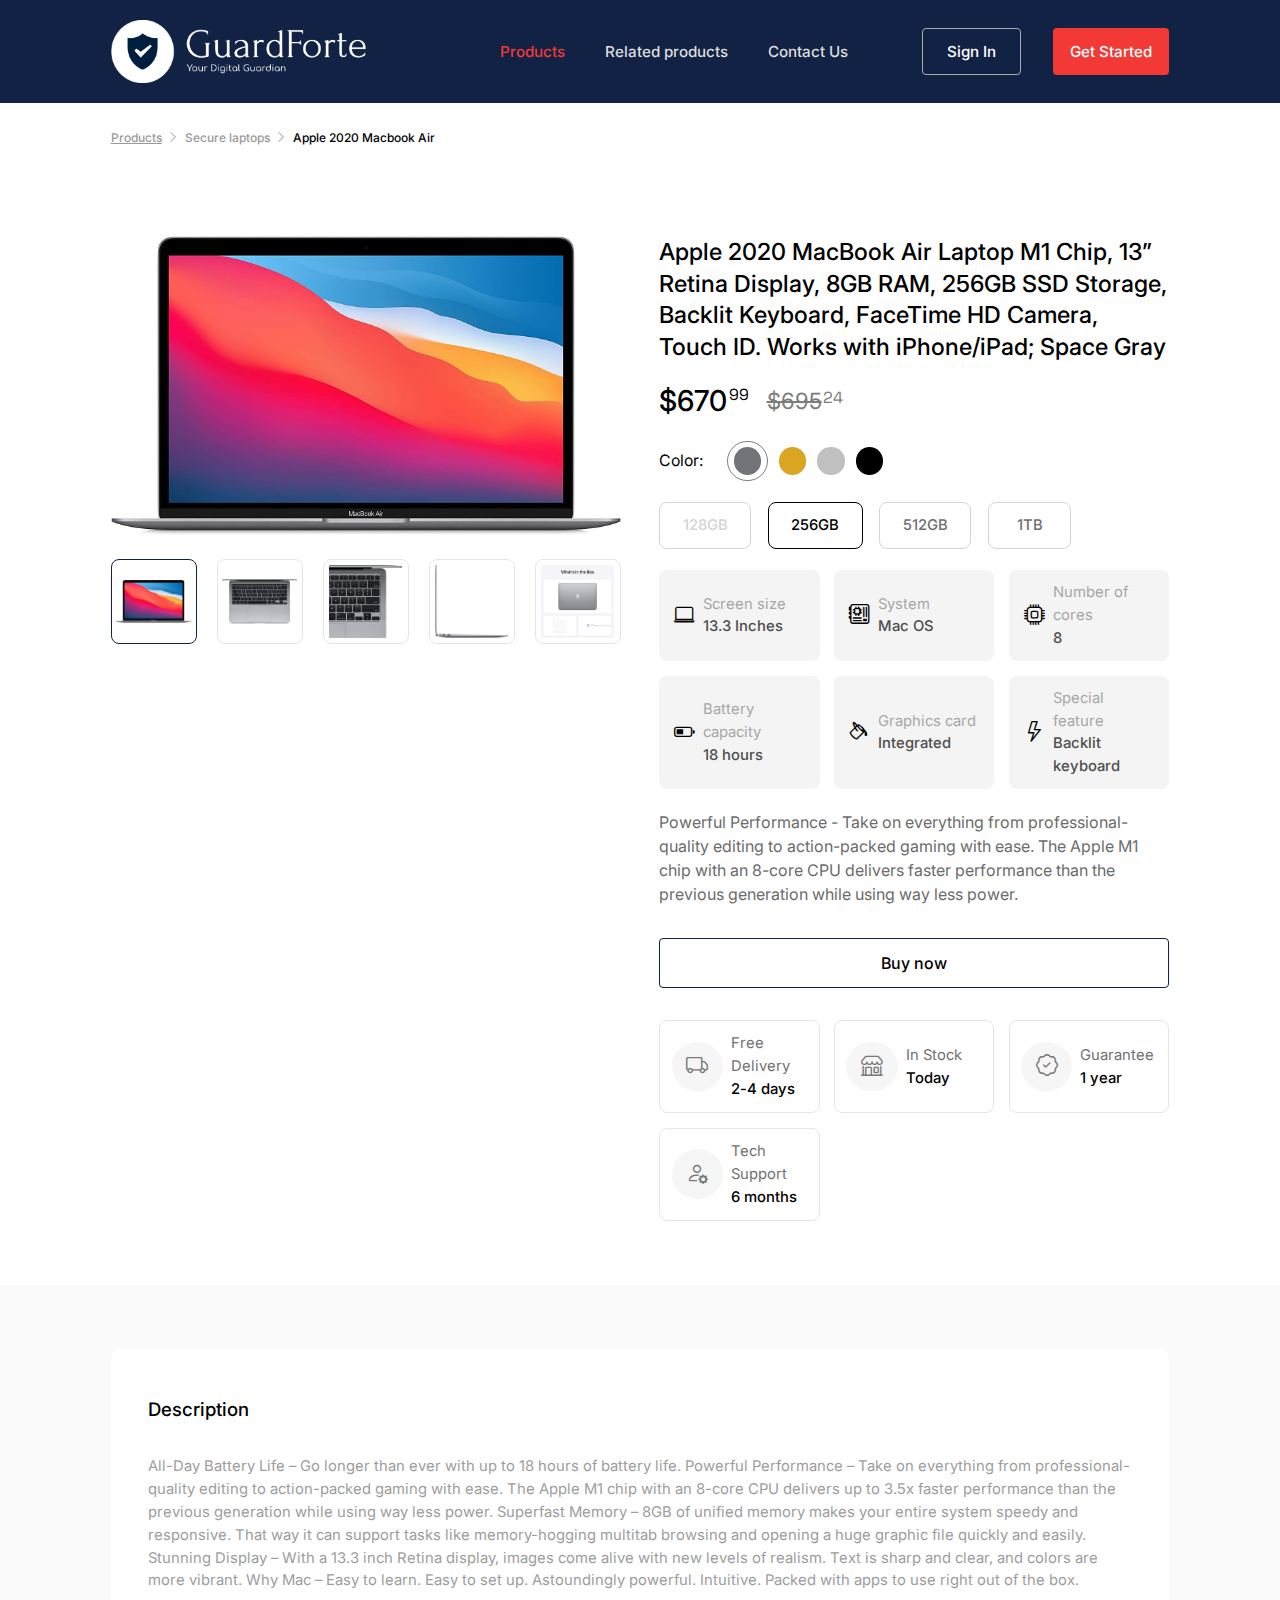
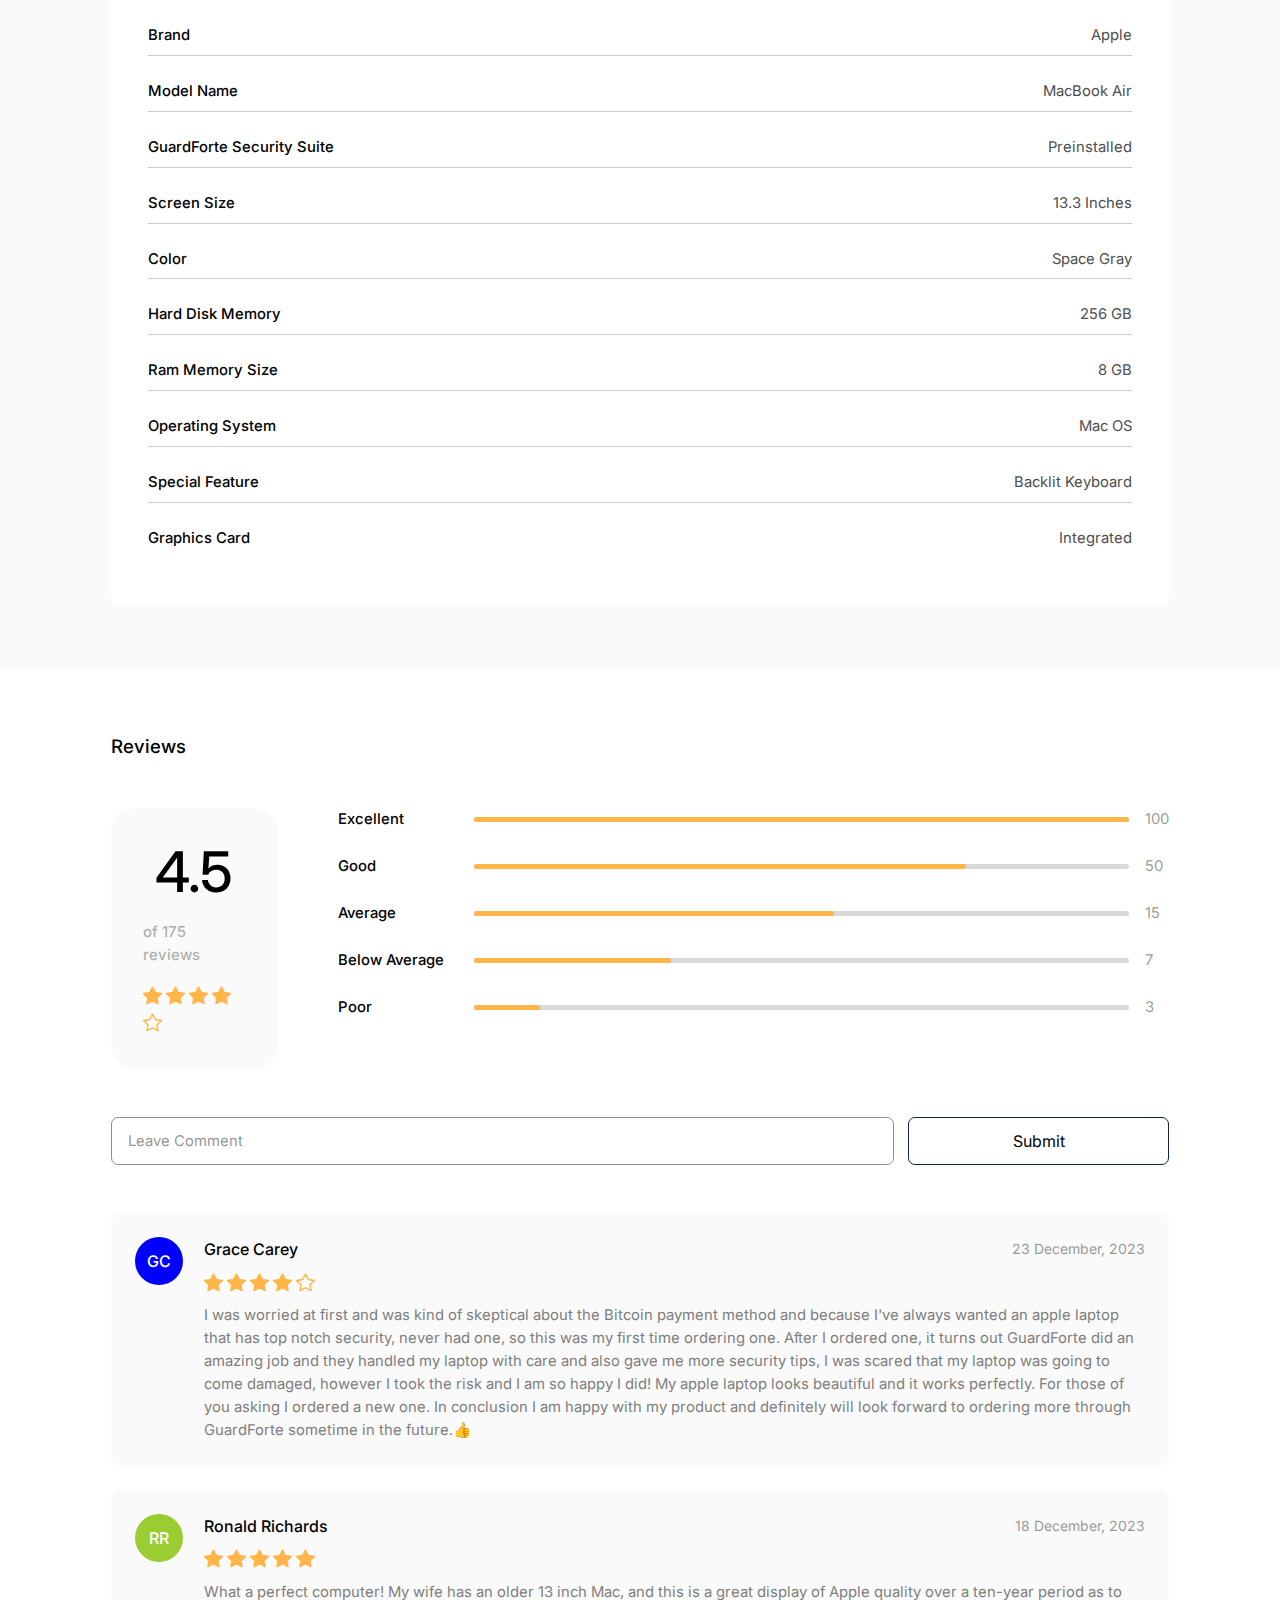
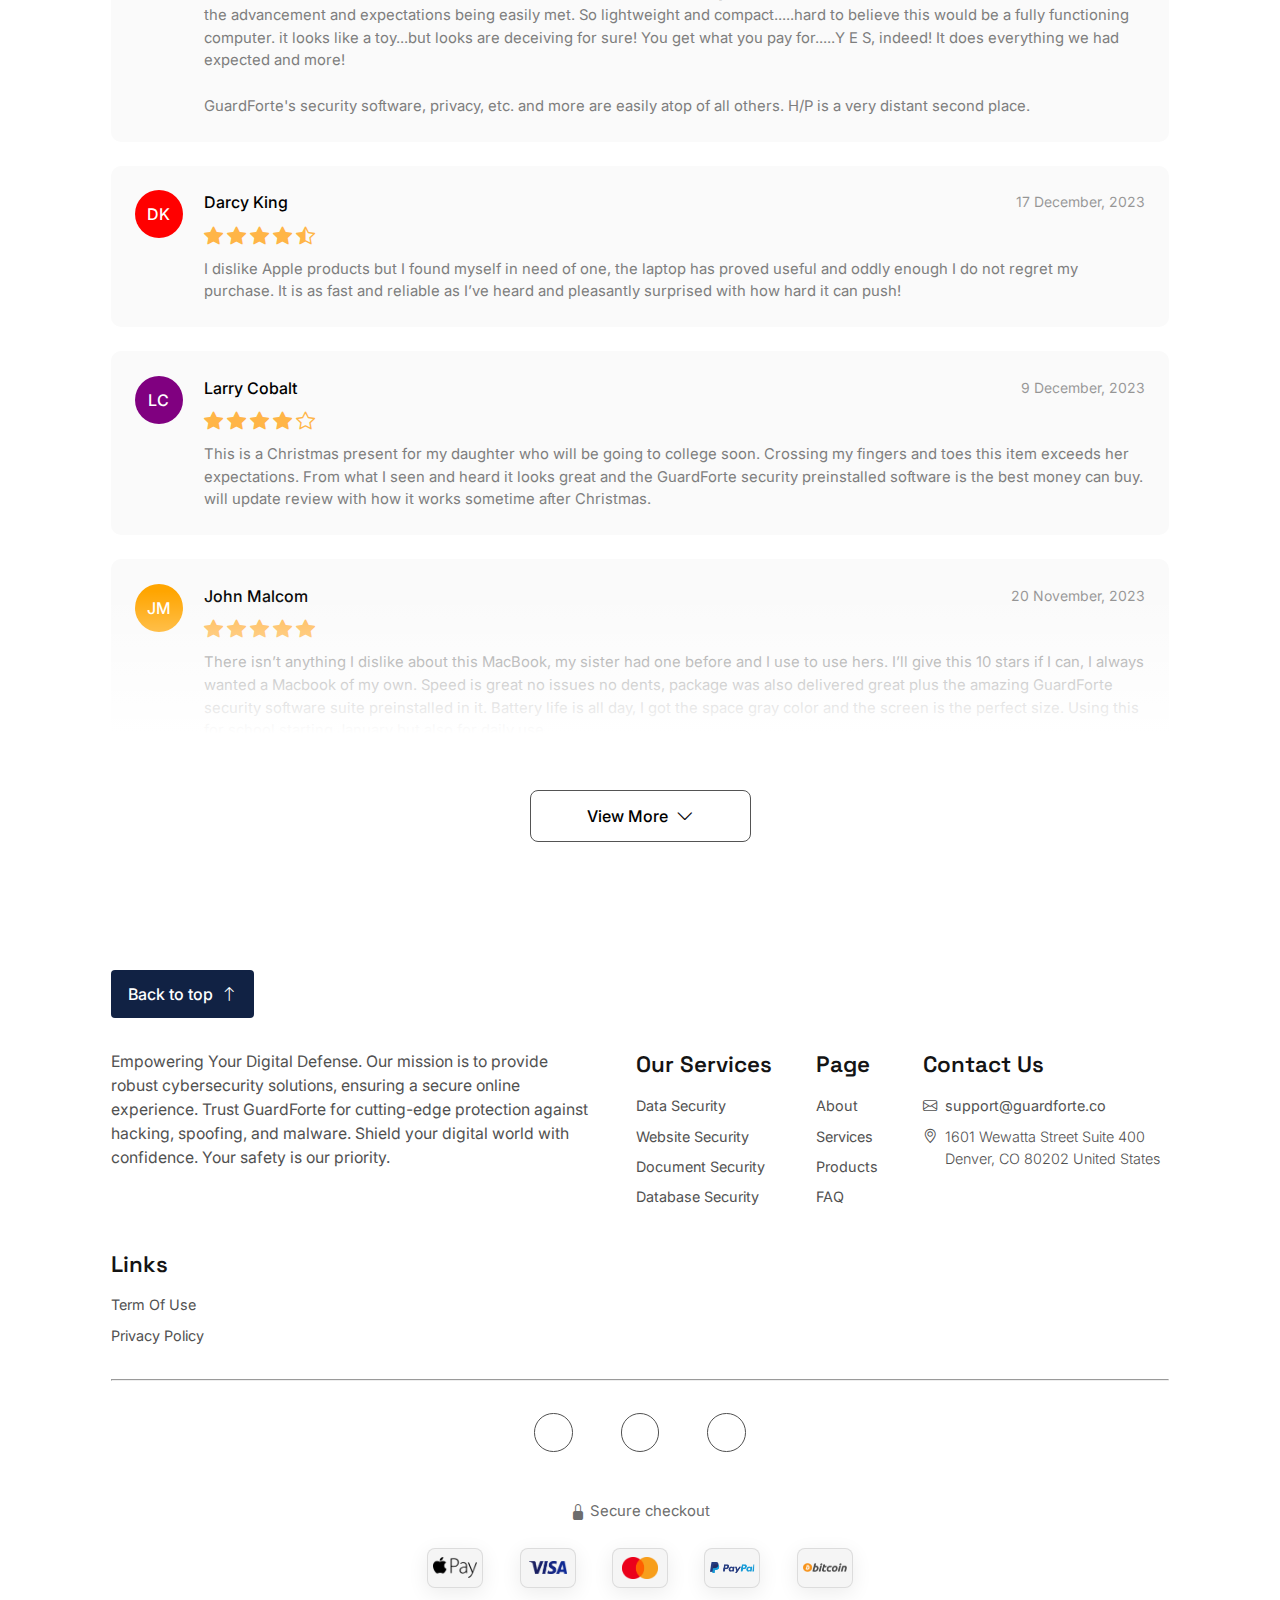
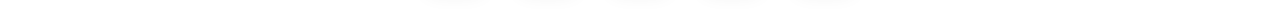
==== commit c3d1b1cc: "File update" ====
--- a/Apple-2020-MacBook-Air-Laptop-M1-Chip.html
+++ b/Apple-2020-MacBook-Air-Laptop-M1-Chip.html
@@ -510,9 +510,9 @@
                     <i class="bi bi-telephone"></i>
                     +1 (308) 434-0871
                 </a> -->
-                <a href="mailto:support.guardforte@protonmail.com" class="footer__item-link footer__item-email">
+                <a href="mailto:support@guardforte.co" class="footer__item-link footer__item-email">
                     <i class="bi bi-envelope"></i>
-                    support.guardforte@protonmail.com
+                    support@guardforte.co
                 </a>
                 <div class="footer__item-address">
                     <i class="bi bi-geo-alt"></i>
@@ -521,8 +521,8 @@
             </div>
             <div class="footer__item">
                 <p class="footer__item-title">Links</p>
-                <a href="" class="footer__item-link">Term Of Use</a>
-                <a href="" class="footer__item-link">Privacy Policy</a>
+                <a href="Terms-of-use.html" class="footer__item-link">Term Of Use</a>
+                <a href="Privacy-policy.html" class="footer__item-link">Privacy Policy</a>
             </div>
         </div>
         <hr>
--- a/index.css
+++ b/index.css
@@ -3824,4 +3824,21 @@
     color: black;
     font-size: clamp(0.91rem, 0.9030rem + 0.0300vw, 0.93rem);
     padding: .7rem 1.3rem;
-} */+} */
+
+.privacy__policy-section,
+.terms__of-use-section {
+    padding: 4rem var(--general-padding-l-r);
+}
+
+.privacy__policy-section p,
+.privacy__policy-section ul {
+    color: #6e6e6e;
+    font-size: clamp(0.91rem, 0.9030rem + 0.0300vw, 0.93rem);
+}
+
+.terms__of-use-section p,
+.terms__of-use-section ul {
+    color: #6e6e6e;
+    font-size: clamp(0.91rem, 0.9030rem + 0.0300vw, 0.93rem);
+}